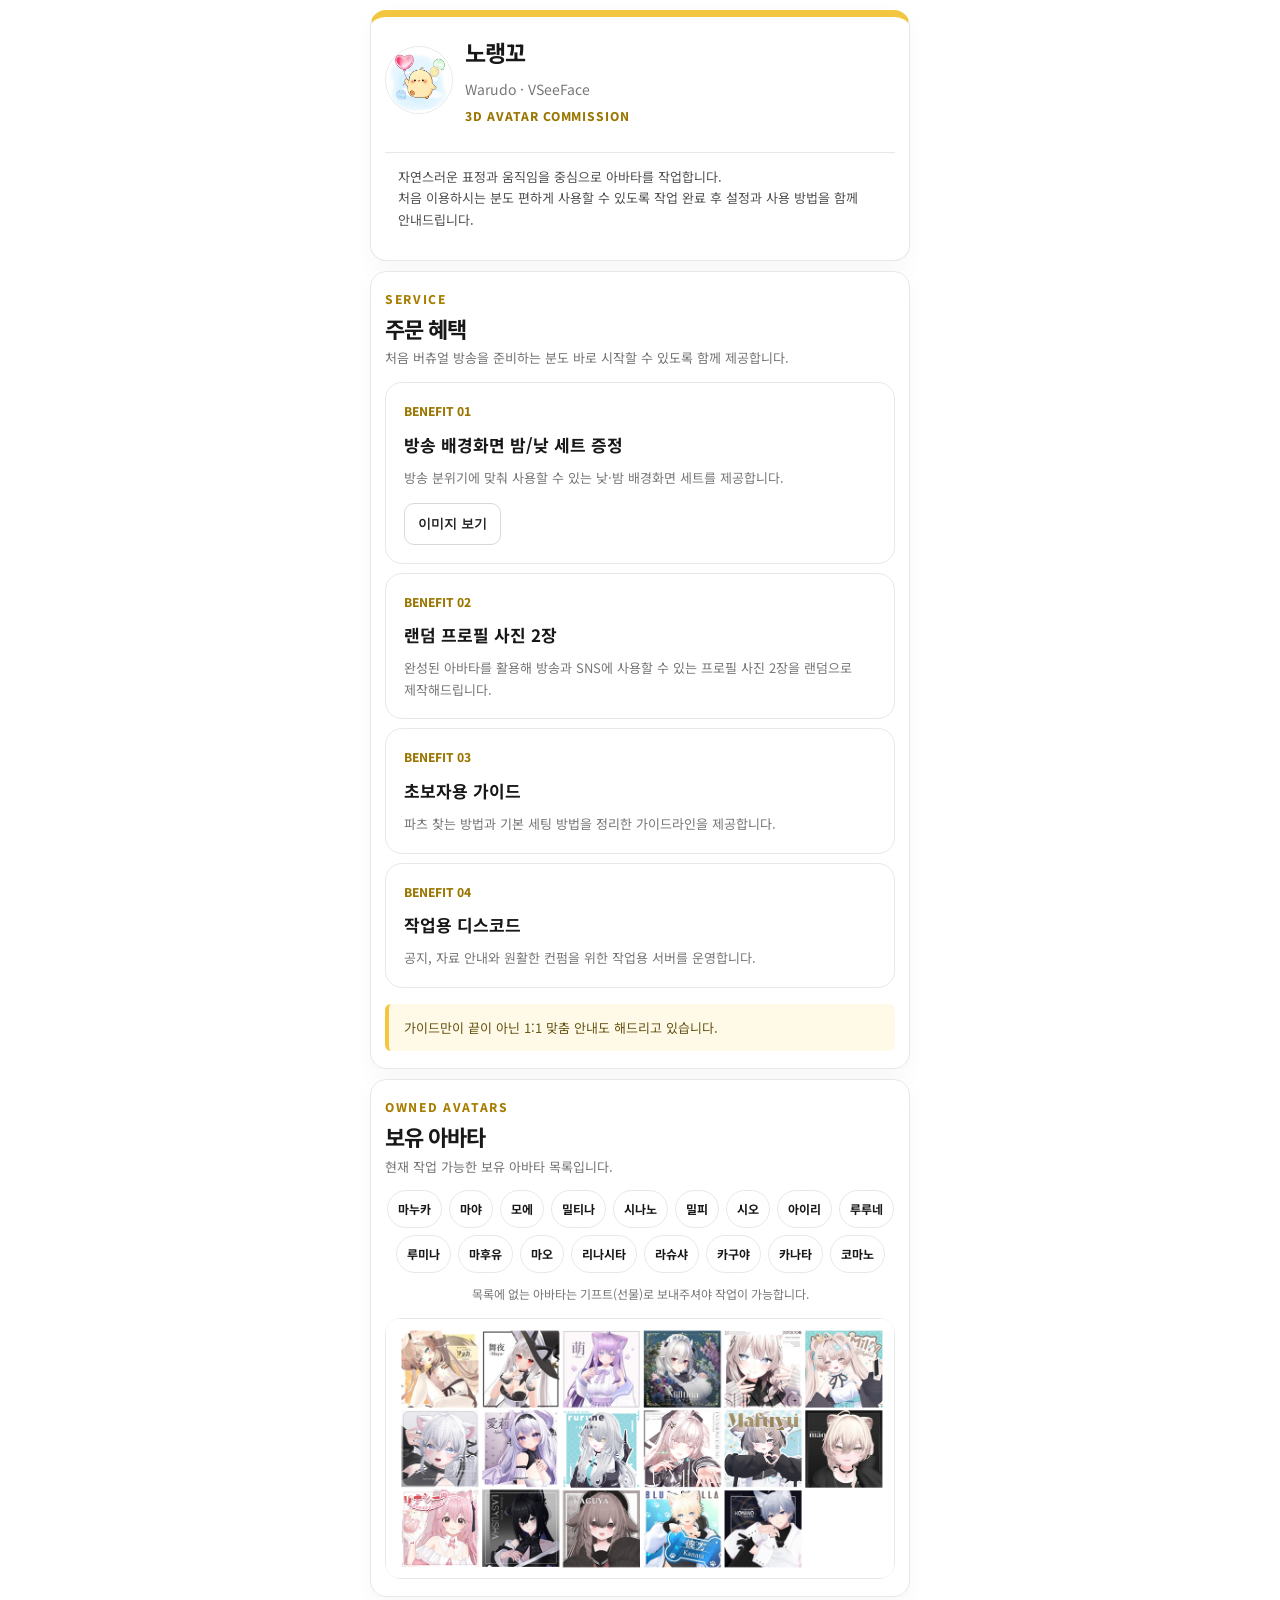
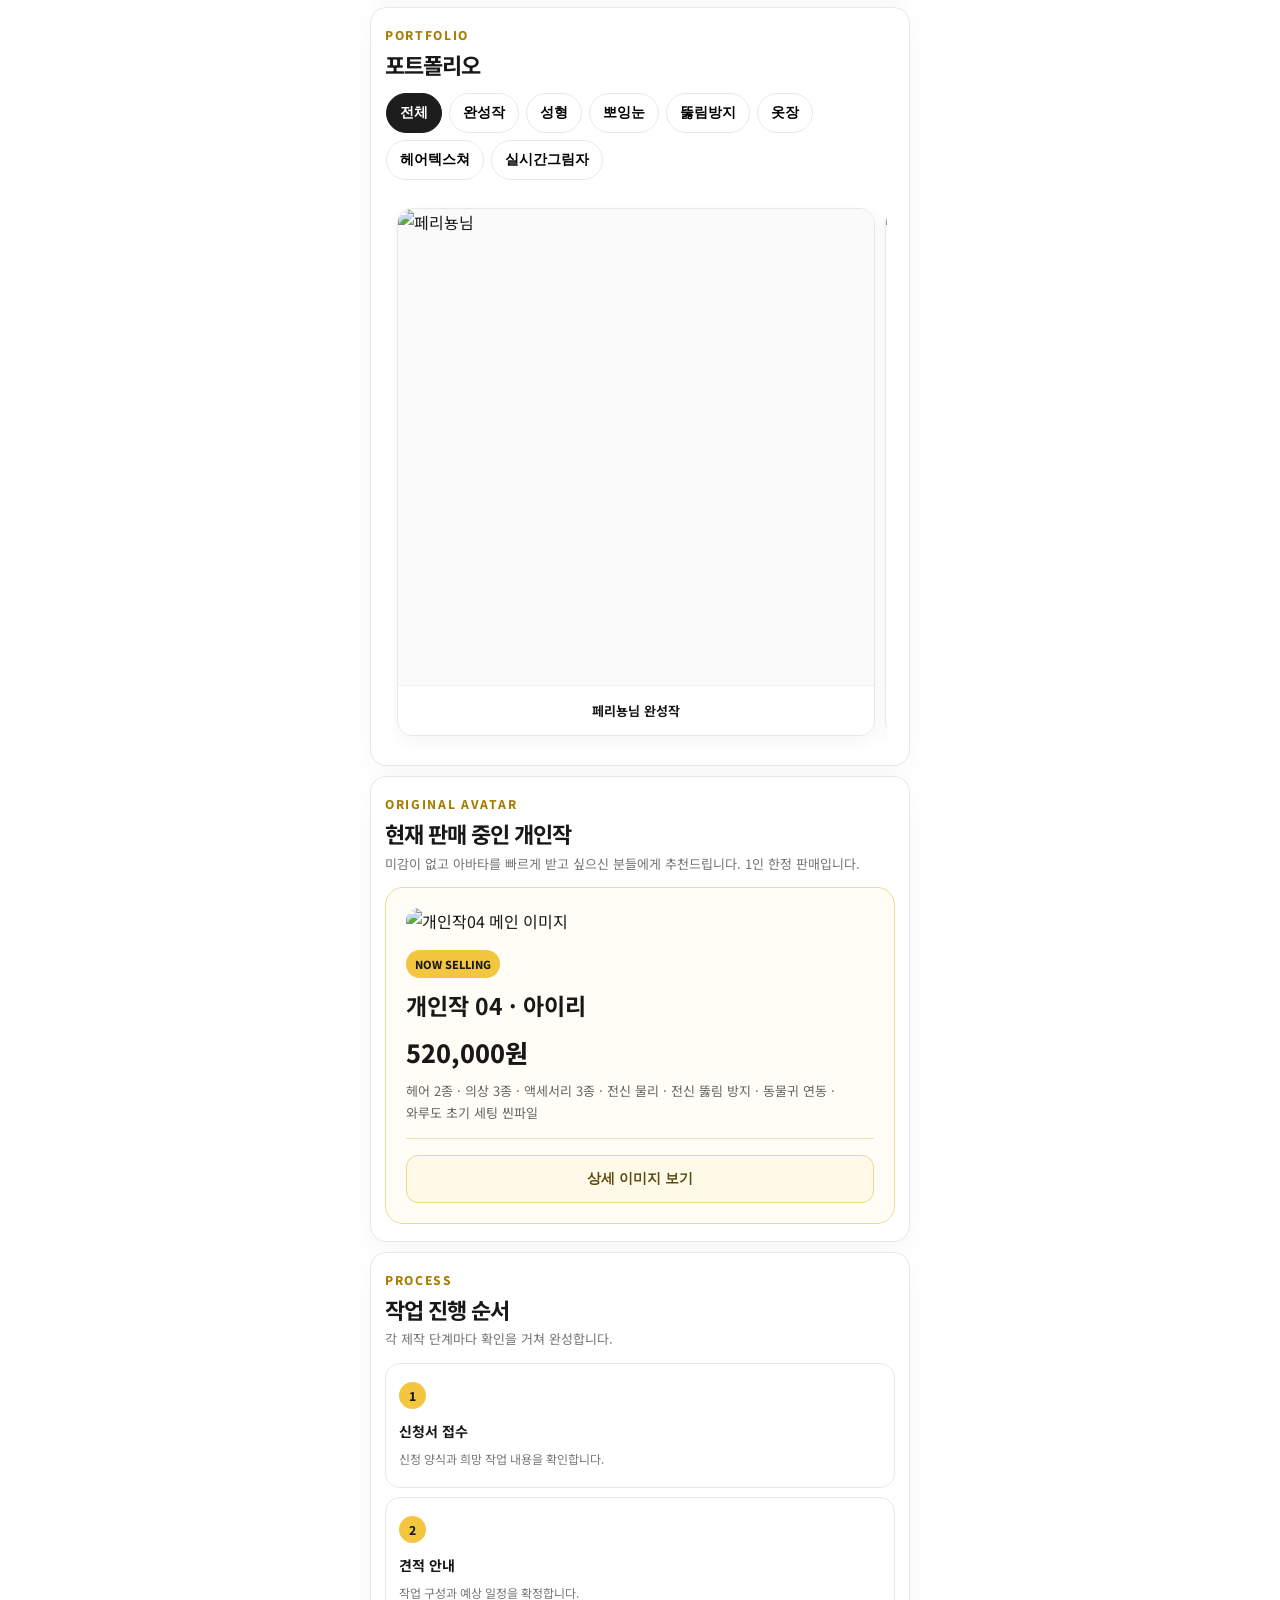
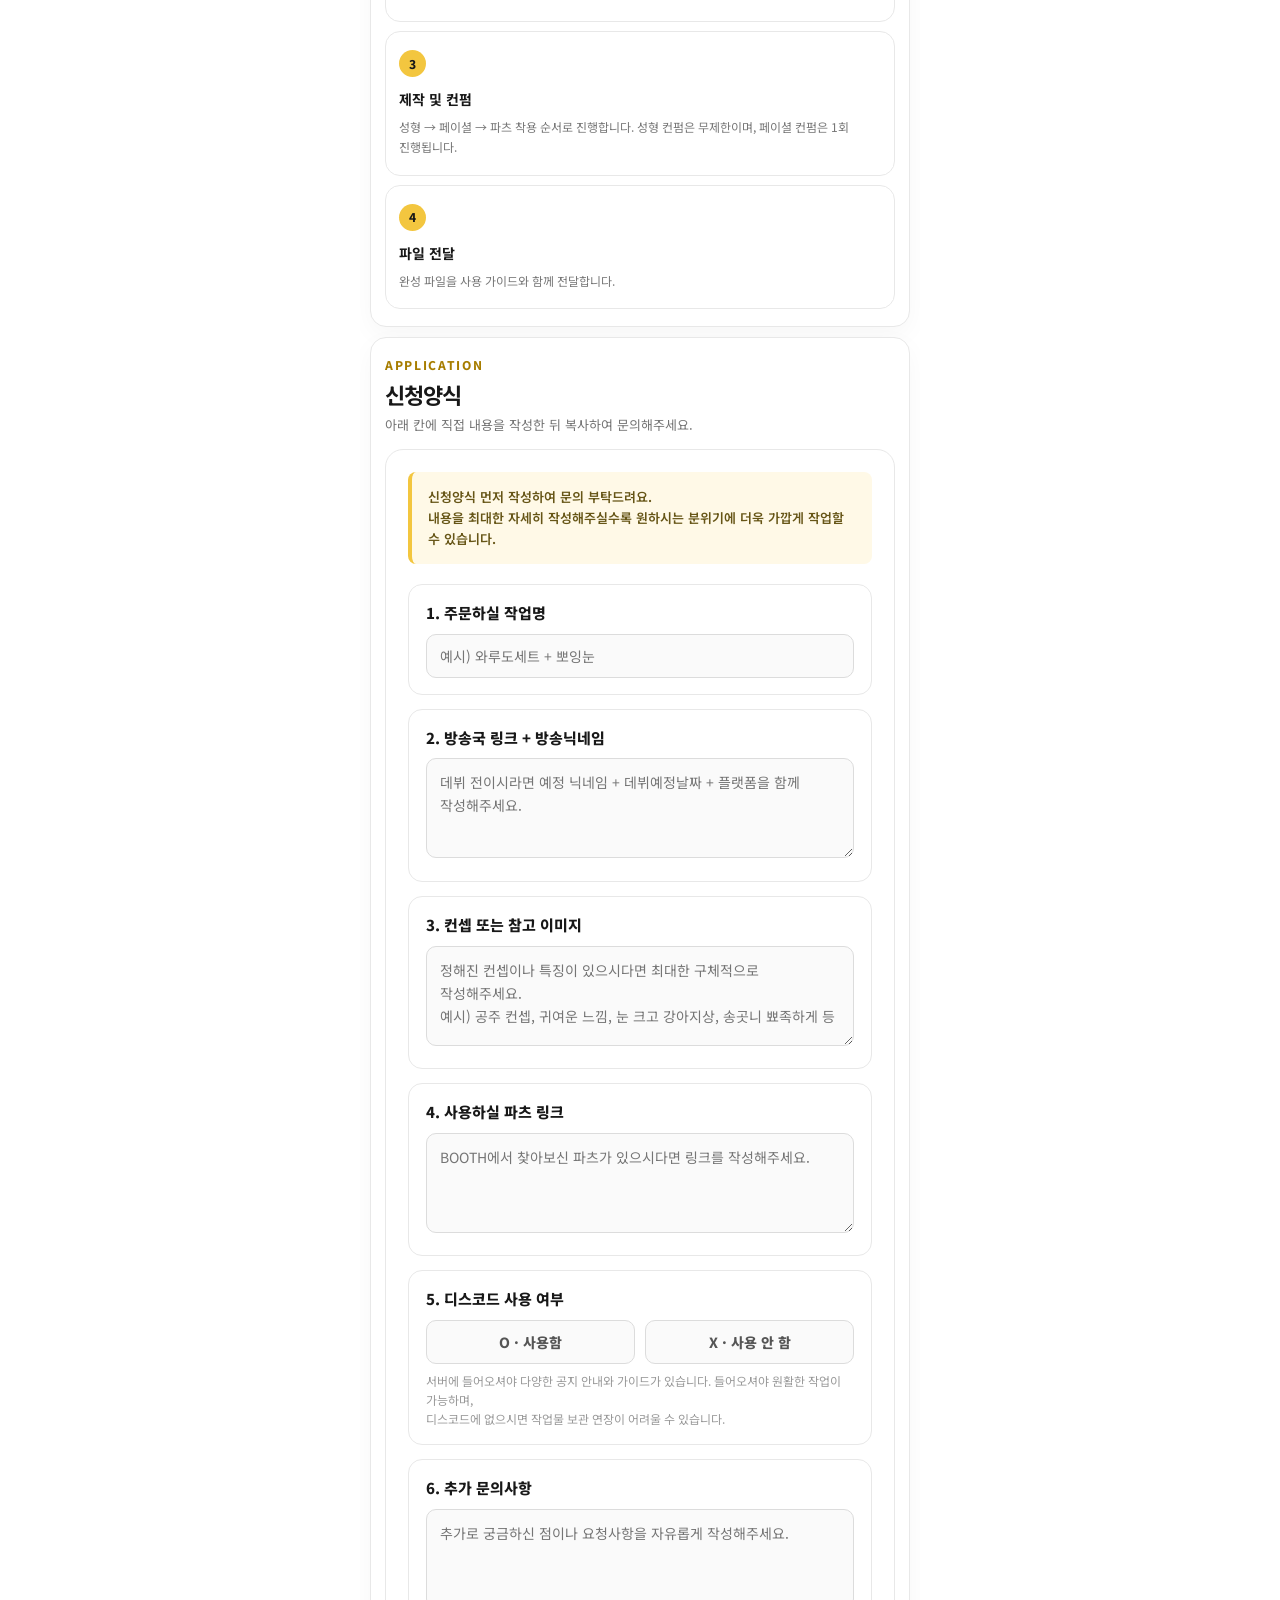
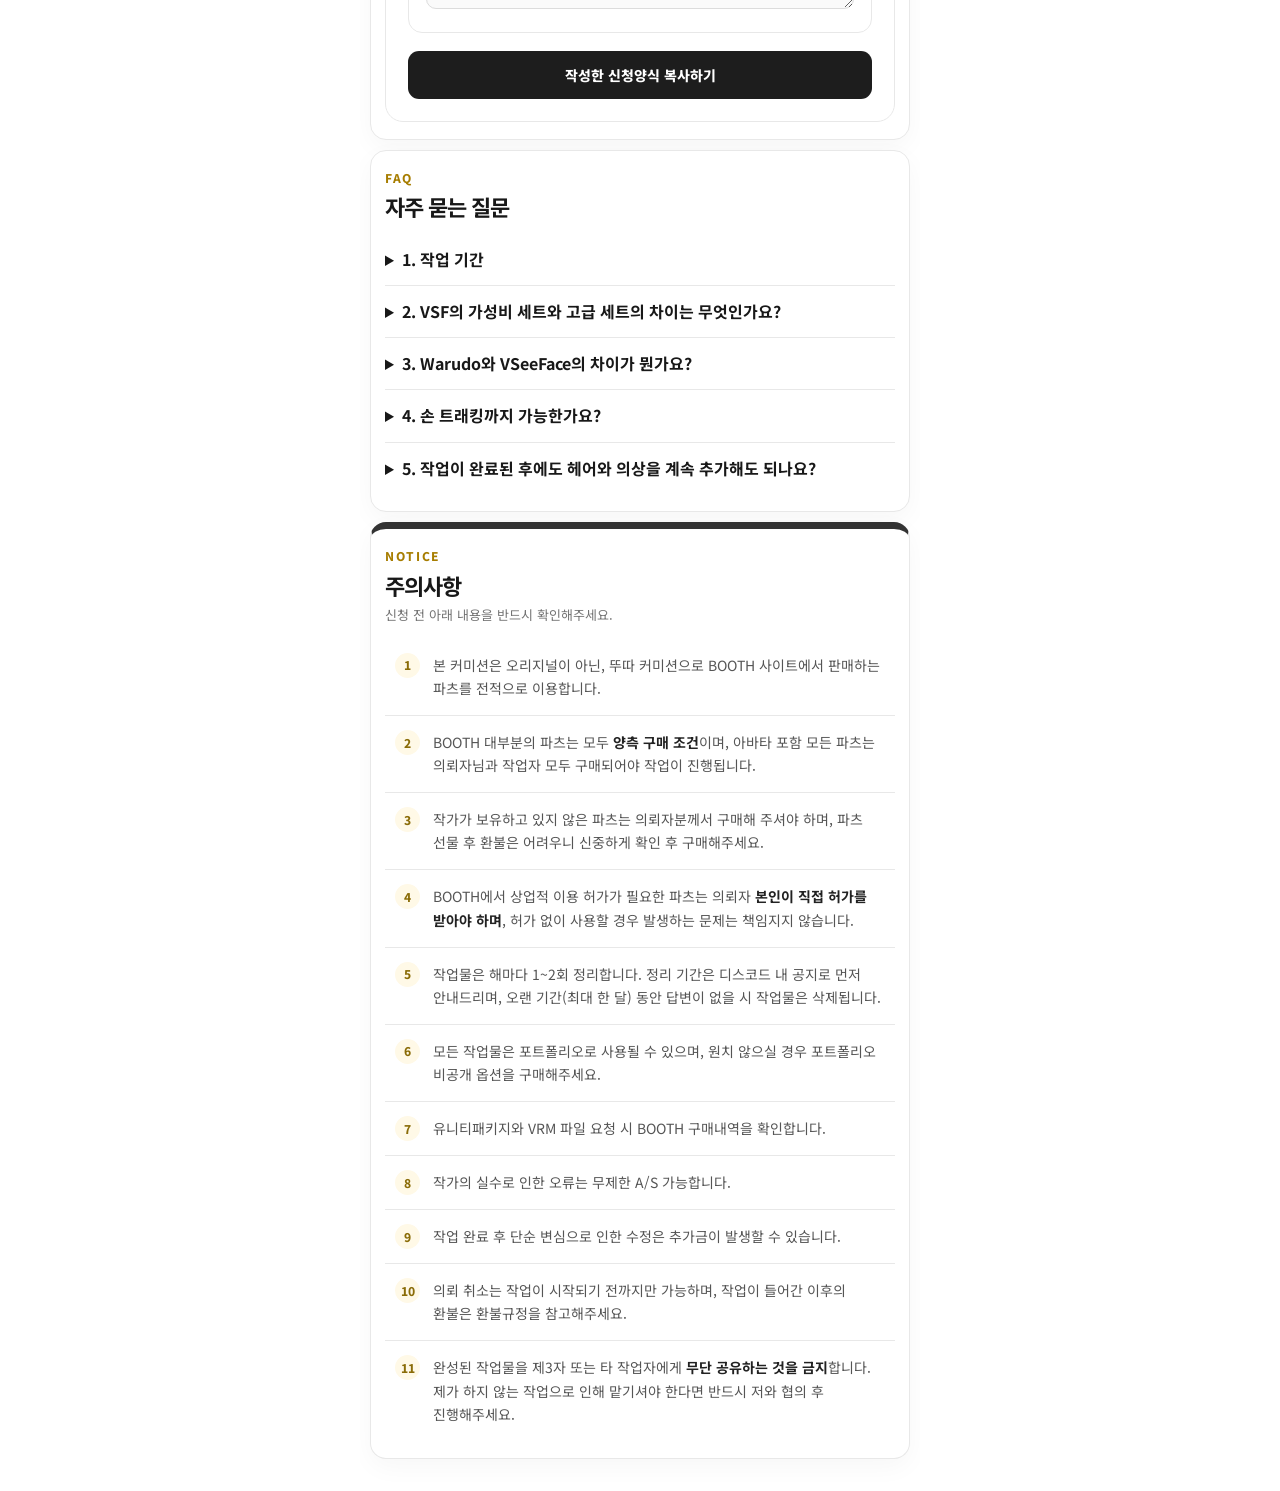
==== mobile.html @ cb4b1287 "Add files via upload" ====
<!doctype html>
<html lang="ko">
<head>
<meta charset="utf-8">
<meta name="viewport" content="width=device-width,initial-scale=1">
<title>노랭꼬 아트머그 모바일</title>

<link rel="stylesheet" href="style.css">

<style>
/* 모바일 전용 페이지 */
html,body{width:100%;max-width:100%;overflow-x:hidden!important;background:#fff}
body.mobile-page{margin:0;word-break:keep-all}
.mobile-page .page{width:100%;max-width:560px;margin:0 auto;padding:10px 10px 22px;box-sizing:border-box;overflow:hidden}
.mobile-page .card{margin:0 0 10px;padding:17px 14px;border-radius:16px;box-sizing:border-box;overflow:hidden}
.mobile-page .section-head{margin-bottom:13px}
.mobile-page .section-head h2{font-size:22px;line-height:1.25}
.mobile-page .section-head .desc{font-size:13px;line-height:1.6}
.mobile-page .profile-top{gap:12px}
.mobile-page .avatar{width:68px;height:68px;flex:0 0 68px}
.mobile-page .profile h1{font-size:23px}
.mobile-page .greeting{font-size:13px;line-height:1.65;padding:13px}

/* 혜택과 진행 순서는 세로로 읽기 쉽게 */
.mobile-page .benefits,.mobile-page .steps{display:grid!important;grid-template-columns:1fr!important;gap:9px!important;overflow:visible!important}
.mobile-page .benefit,.mobile-page .step{min-width:0!important;width:100%!important;box-sizing:border-box}
.mobile-page .preview-btn{min-height:42px}

/* 보유 아바타: 사진은 한 장만 중앙에 전체가 보이도록 */
.mobile-page .owned-avatar-wrap{display:block!important}
.mobile-page .owned-avatar-list{display:flex;flex-wrap:wrap;gap:7px;justify-content:center}
.mobile-page .owned-avatar-chip{max-width:100%;white-space:nowrap;font-size:12px;padding:7px 10px}
.mobile-page .owned-avatar-note{text-align:center;font-size:12px;line-height:1.55;margin-top:12px}
.mobile-page .owned-avatar-image-scroll{width:100%!important;max-width:100%!important;margin:14px auto 0!important;padding:0!important;overflow:hidden!important;display:flex!important;justify-content:center!important}
.mobile-page .owned-avatar-image{display:block!important;width:auto!important;max-width:100%!important;height:auto!important;max-height:420px!important;margin:0 auto!important;object-fit:contain!important;object-position:center!important;border-radius:14px}

/* 포트폴리오: 한 장씩 중앙 슬라이드 */
.mobile-page .tabs{display:flex!important;gap:7px;overflow-x:auto!important;overflow-y:hidden;padding:2px 1px 8px;scrollbar-width:none;white-space:nowrap}
.mobile-page .tabs::-webkit-scrollbar{display:none}
.mobile-page .tab-btn{flex:0 0 auto;min-height:40px;padding:9px 13px}
.mobile-page .portfolio-shell{position:relative;width:100%;overflow:hidden;padding:0 8px;box-sizing:border-box}
.mobile-page .portfolio-grid{display:flex!important;width:100%!important;gap:10px!important;overflow-x:auto!important;overflow-y:hidden!important;padding:2px 4px 12px!important;scroll-snap-type:x mandatory;scroll-padding-inline:4px;overscroll-behavior-x:contain;scrollbar-width:none;box-sizing:border-box}
.mobile-page .portfolio-grid::-webkit-scrollbar{display:none}
.mobile-page .portfolio-divider{display:none!important}
.mobile-page .work{flex:0 0 calc(100% - 8px)!important;width:calc(100% - 8px)!important;min-width:0!important;max-width:none!important;min-height:0!important;margin:0!important;scroll-snap-align:center;box-sizing:border-box}
.mobile-page .work .thumb{width:100%;min-height:0!important;aspect-ratio:1/1;overflow:hidden;background:#fafafa}
.mobile-page .work .thumb img{width:100%!important;height:100%!important;object-fit:contain!important;object-position:center!important}
.mobile-page .shape-work .thumb{aspect-ratio:2/1!important;min-height:0!important}
.mobile-page .work-info{min-height:50px!important;padding:9px 10px!important;box-sizing:border-box}
.mobile-page .work-info b{display:block;width:100%;font-size:13px;line-height:1.4;text-align:center;white-space:normal;overflow-wrap:anywhere}
.mobile-page .slide-btn{display:none!important}

/* 개인작: 대표 이미지와 정보는 세로, 상세 이미지는 가로 슬라이드 */
.mobile-page .selling-summary{display:block!important}
.mobile-page .selling-main{display:block;width:100%!important;max-width:100%!important;height:auto!important;max-height:480px;object-fit:contain!important;margin:0 auto 14px!important}
.mobile-page .gallery-details{width:100%;overflow:hidden}
.mobile-page .gallery-details summary{min-height:46px;display:flex;align-items:center;justify-content:center;text-align:center}
.mobile-page .gallery-strip{display:flex!important;gap:10px!important;width:100%!important;overflow-x:auto!important;overflow-y:hidden!important;padding:10px 4px 14px!important;scroll-snap-type:x mandatory;overscroll-behavior-x:contain;scrollbar-width:none;box-sizing:border-box}
.mobile-page .gallery-strip::-webkit-scrollbar{display:none}
.mobile-page .gallery-strip figure{flex:0 0 calc(100% - 8px)!important;width:calc(100% - 8px)!important;min-width:0!important;margin:0!important;scroll-snap-align:center}
.mobile-page .gallery-strip img{display:block;width:100%!important;height:auto!important;max-height:480px!important;aspect-ratio:auto!important;object-fit:contain!important;object-position:center!important;background:#fff;border-radius:12px}

/* 가격, 신청양식, FAQ */
.mobile-page .price-grid,.mobile-page .application-grid{grid-template-columns:1fr!important}
.mobile-page input,.mobile-page textarea,.mobile-page button{max-width:100%;box-sizing:border-box}
.mobile-page .application-copy{width:100%;min-height:48px}
.mobile-page details summary{line-height:1.45}

/* 확대창: 화면 폭 안에서 중앙 정렬 */
.mobile-page .lightbox,.mobile-page .image-modal{left:0!important;right:auto!important;width:100%!important;max-width:100%!important;overflow:hidden!important;box-sizing:border-box}
.mobile-page .lightbox-stage{width:calc(100% - 20px)!important;max-width:520px!important;height:min(76vh,620px)!important;margin:0 auto!important;padding:48px 42px 112px!important;box-sizing:border-box;overflow:hidden!important}
.mobile-page .lightbox-media{width:100%!important;height:100%!important;overflow:hidden!important}
.mobile-page .lightbox-image{display:block!important;max-width:100%!important;max-height:100%!important;width:auto!important;height:auto!important;margin:auto!important;object-fit:contain!important;transform:none!important}
.mobile-page .lightbox.gif-mode .lightbox-image{transform:scale(1.12)!important}
.mobile-page .lightbox-caption{left:44px!important;right:44px!important;width:auto!important;text-align:center!important;white-space:normal!important;overflow-wrap:anywhere!important;line-height:1.4!important}
.mobile-page .lightbox-thumbs{left:42px!important;right:42px!important;max-width:calc(100% - 84px)!important;overflow-x:auto!important;overflow-y:hidden!important;overscroll-behavior-x:contain}
.mobile-page .lightbox-nav{width:38px!important;height:38px!important}
.mobile-page .lightbox-prev{left:4px!important}
.mobile-page .lightbox-next{right:4px!important}
.mobile-page .image-modal-content{width:calc(100% - 20px)!important;max-width:520px!important;max-height:82vh!important;margin:0 auto!important;box-sizing:border-box}
.mobile-page .image-modal-content img{max-width:100%!important;max-height:76vh!important;object-fit:contain!important}

@media (max-width:380px){
  .mobile-page .page{padding-left:7px;padding-right:7px}
  .mobile-page .card{padding-left:11px;padding-right:11px}
  .mobile-page .lightbox-stage{padding-left:36px!important;padding-right:36px!important}
  .mobile-page .lightbox-caption{left:38px!important;right:38px!important;font-size:12px!important}
}

/* 개인작 상세 이미지는 펼치지 않고 확대창으로 열어 페이지 높이를 고정 */
.mobile-page .mobile-gallery-details{width:100%;margin-top:12px}
.mobile-page .mobile-gallery-open{display:block;width:100%;min-height:48px;border:1px solid #ead98f;border-radius:12px;background:#fff9e7;color:#5b4b13;font-weight:800;font-size:14px;cursor:pointer}
.mobile-page .mobile-gallery-source{position:absolute!important;width:1px!important;height:1px!important;overflow:hidden!important;opacity:0!important;pointer-events:none!important;padding:0!important;margin:0!important}

</style>

</head>
<body class="mobile-page">
<div class="page">
  <!-- 상단 소개 -->
<section class="card profile">
    <div class="profile-top">
      <div class="avatar">
        <img src="assets/images/image-01-7748bfe51467.jpg" alt="노랭꼬 프로필 이미지">
      </div>
      <div>
        <h1>노랭꼬</h1>
        <div style="color:#777;font-size:14px">Warudo · VSeeFace</div>
        <div style="color:#9a7600;font-size:12px;font-weight:800;letter-spacing:.08em;margin-top:5px">3D AVATAR COMMISSION</div>
      </div>
    </div>

    <div class="greeting">
      자연스러운 표정과 움직임을 중심으로 아바타를 작업합니다.<br>
      처음 이용하시는 분도 편하게 사용할 수 있도록 작업 완료 후 설정과 사용 방법을 함께 안내드립니다.
    </div>
  </section>

  <section class="card">
    <div class="section-head">
      <div class="kicker">SERVICE</div>
      <h2>주문 혜택</h2>
      <div class="desc">처음 버츄얼 방송을 준비하는 분도 바로 시작할 수 있도록 함께 제공합니다.</div>
    </div>
    <!-- 주문 혜택 -->
<div class="benefits">
      <div class="benefit">
        <div class="benefit-num">BENEFIT 01</div>
        <b>방송 배경화면 밤/낮 세트 증정</b>
        <p>방송 분위기에 맞춰 사용할 수 있는 낮·밤 배경화면 세트를 제공합니다.</p>
        <button class="preview-btn" type="button" onclick="openBenefitPreview()">이미지 보기</button>
      </div>
      <div class="benefit">
        <div class="benefit-num">BENEFIT 02</div>
        <b>랜덤 프로필 사진 2장</b>
        <p>완성된 아바타를 활용해 방송과 SNS에 사용할 수 있는 프로필 사진 2장을 랜덤으로 제작해드립니다.</p>
      </div>
      <div class="benefit">
        <div class="benefit-num">BENEFIT 03</div>
        <b>초보자용 가이드</b>
        <p>파츠 찾는 방법과 기본 세팅 방법을 정리한 가이드라인을 제공합니다.</p>
      </div>
      <div class="benefit">
        <div class="benefit-num">BENEFIT 04</div>
        <b>작업용 디스코드</b>
        <p>공지, 자료 안내와 원활한 컨펌을 위한 작업용 서버를 운영합니다.</p>
      </div>
    </div>
    <div class="service-note">가이드만이 끝이 아닌 1:1 맞춤 안내도 해드리고 있습니다.</div>
  </section>

  <section class="card">
    <div class="section-head">
      <div class="kicker">OWNED AVATARS</div>
      <h2>보유 아바타</h2>
      <div class="desc">현재 작업 가능한 보유 아바타 목록입니다.</div>
    </div>

    <div class="owned-avatar-wrap">
      <div>
        <div class="owned-avatar-list">
          <span class="owned-avatar-chip">마누카</span>
          <span class="owned-avatar-chip">마야</span>
          <span class="owned-avatar-chip">모에</span>
          <span class="owned-avatar-chip">밀티나</span>
          <span class="owned-avatar-chip">시나노</span>
          <span class="owned-avatar-chip">밀피</span>
          <span class="owned-avatar-chip">시오</span>
          <span class="owned-avatar-chip">아이리</span>
          <span class="owned-avatar-chip">루루네</span>
          <span class="owned-avatar-chip">루미나</span>
          <span class="owned-avatar-chip">마후유</span>
          <span class="owned-avatar-chip">마오</span>
          <span class="owned-avatar-chip">리나시타</span>
          <span class="owned-avatar-chip">라슈샤</span>
          <span class="owned-avatar-chip">카구야</span>
          <span class="owned-avatar-chip">카나타</span>
          <span class="owned-avatar-chip">코마노</span>
        </div>
        <div class="owned-avatar-note">목록에 없는 아바타는 기프트(선물)로 보내주셔야 작업이 가능합니다.</div>
      </div>

      <div class="owned-avatar-image-scroll" aria-label="보유 아바타 이미지 목록, 좌우로 밀어서 확인">
        <img
          class="owned-avatar-image"
          src="assets/images/image-02-a777c6ae04c2.png"
          alt="보유 아바타 안내 이미지"
          loading="lazy" decoding="async">
      </div>
    </div>
  </section>

  <section class="card">
    <div class="section-head">
      <div class="kicker">PORTFOLIO</div>
      <h2>포트폴리오</h2>
    </div>

    <div class="tabs" role="tablist">
      <button class="tab-btn active" data-filter="all" type="button">전체</button>
      <button class="tab-btn" data-filter="complete" type="button">완성작</button>
      <button class="tab-btn" data-filter="shape" type="button">성형</button>
      <button class="tab-btn" data-filter="boing" type="button">뽀잉눈</button>
      <button class="tab-btn" data-filter="clip" type="button">뚫림방지</button>
      <button class="tab-btn" data-filter="wardrobe" type="button">옷장</button>
      <button class="tab-btn" data-filter="hair" type="button">헤어텍스쳐</button>
      <button class="tab-btn" data-filter="shadow" type="button">실시간그림자</button>
    </div>

    <!-- 포트폴리오 -->
<div class="portfolio-shell">
      <button class="slide-btn slide-prev" type="button" onclick="slidePortfolio(-1)" aria-label="이전">‹</button>
      <div class="portfolio-grid" id="portfolioSlider">
        <div class="portfolio-divider" data-divider="complete">
          <span>완성작 포트폴리오</span>
          <small>완성된 아바타 작업을 확인해 보세요.</small>
        </div>
        <article class="work" data-category="complete">
          <div class="thumb zoom-wrap"><img src="https://artmugfile6.mycafe24.com/image/up_img/detail/4/goods_49397/17830833420.gif" alt="페리뇽님" class="zoomable-image" data-lightbox-group="portfolio" loading="lazy" decoding="async"></div>
          <div class="work-info"><b>페리뇽님 완성작</b></div>
        </article>
        <article class="work" data-category="complete">
          <div class="thumb zoom-wrap"><img src="https://artmugfile6.mycafe24.com/image/up_img/detail/4/goods_49397/17835364490.gif" alt="아푸지망고님" class="zoomable-image" data-lightbox-group="portfolio" loading="lazy" decoding="async"></div>
          <div class="work-info"><b>아푸지망고님 완성작</b></div>
        </article>
        <article class="work" data-category="complete">
          <div class="thumb zoom-wrap"><img src="https://artmugfile6.mycafe24.com/image/up_img/detail/4/goods_49397/17822242620.gif" alt="백나모님" class="zoomable-image" data-lightbox-group="portfolio" loading="lazy" decoding="async"></div>
          <div class="work-info"><b>백나모님 완성작</b></div>
        </article>
        <article class="work" data-category="complete">
          <div class="thumb zoom-wrap"><img src="https://artmugfile6.mycafe24.com/image/up_img/detail/4/goods_49397/17782616240.gif" alt="미티어님" class="zoomable-image" data-lightbox-group="portfolio" loading="lazy" decoding="async"></div>
          <div class="work-info"><b>미티어님 완성작</b></div>
        </article>
        <article class="work" data-category="complete">
          <div class="thumb zoom-wrap"><img src="https://artmugfile6.mycafe24.com/image/up_img/detail/4/goods_49397/17782614230.gif" alt="채령님" class="zoomable-image" data-lightbox-group="portfolio" loading="lazy" decoding="async"></div>
          <div class="work-info"><b>채령님 완성작</b></div>
        </article>
        <article class="work" data-category="complete">
          <div class="thumb zoom-wrap"><img src="https://artmugfile6.mycafe24.com/image/up_img/detail/4/goods_49397/17782612961.gif" alt="오잉님" class="zoomable-image" data-lightbox-group="portfolio" loading="lazy" decoding="async"></div>
          <div class="work-info"><b>오잉님 완성작</b></div>
        </article>
        <article class="work" data-category="complete">
          <div class="thumb zoom-wrap"><img src="https://artmugfile6.mycafe24.com/image/up_img/detail/4/goods_49397/17782612960.gif" alt="김뭉글님" class="zoomable-image" data-lightbox-group="portfolio" loading="lazy" decoding="async"></div>
          <div class="work-info"><b>김뭉글님 완성작</b></div>
        </article>
        <article class="work" data-category="complete">
          <div class="thumb zoom-wrap"><img src="https://artmugfile6.mycafe24.com/image/up_img/detail/4/goods_49397/17782573630.gif" alt="시로츠네한야님" class="zoomable-image" data-lightbox-group="portfolio" loading="lazy" decoding="async"></div>
          <div class="work-info"><b>시로츠네한야님 완성작</b></div>
        </article>
        <article class="work" data-category="complete">
          <div class="thumb zoom-wrap"><img src="https://artmugfile6.mycafe24.com/image/up_img/detail/4/goods_49397/17782573680.gif" alt="설레지히님" class="zoomable-image" data-lightbox-group="portfolio" loading="lazy" decoding="async"></div>
          <div class="work-info"><b>설레지히님 완성작</b></div>
        </article>
        <article class="work" data-category="complete">
          <div class="thumb zoom-wrap"><img src="https://artmugfile6.mycafe24.com/image/up_img/detail/4/goods_49397/17782573270.gif" alt="비코님" class="zoomable-image" data-lightbox-group="portfolio" loading="lazy" decoding="async"></div>
          <div class="work-info"><b>비코님 완성작</b></div>
        </article>
        <article class="work" data-category="complete">
          <div class="thumb zoom-wrap"><img src="https://artmugfile6.mycafe24.com/image/up_img/detail/4/goods_49397/17782570790.gif" alt="유비님" class="zoomable-image" data-lightbox-group="portfolio" loading="lazy" decoding="async"></div>
          <div class="work-info"><b>유비님 완성작</b></div>
        </article>
        <article class="work" data-category="complete">
          <div class="thumb zoom-wrap"><img src="https://artmugfile6.mycafe24.com/image/up_img/detail/4/goods_49397/17782570580.gif" alt="유메님" class="zoomable-image" data-lightbox-group="portfolio" loading="lazy" decoding="async"></div>
          <div class="work-info"><b>유메님 완성작</b></div>
        </article>
        <article class="work" data-category="complete">
          <div class="thumb zoom-wrap"><img src="https://artmugfile6.mycafe24.com/image/up_img/detail/4/goods_49397/17782570420.gif" alt="말금님" class="zoomable-image" data-lightbox-group="portfolio" loading="lazy" decoding="async"></div>
          <div class="work-info"><b>말금님 완성작</b></div>
        </article>
        <article class="work" data-category="complete">
          <div class="thumb zoom-wrap"><img src="https://artmugfile6.mycafe24.com/image/up_img/detail/4/goods_49397/17782612371.gif" alt="모쿠나님" class="zoomable-image" data-lightbox-group="portfolio" loading="lazy" decoding="async"></div>
          <div class="work-info"><b>모쿠나님 완성작</b></div>
        </article>
        <article class="work" data-category="complete">
          <div class="thumb zoom-wrap"><img src="https://artmugfile6.mycafe24.com/image/up_img/detail/4/goods_49397/17782612370.gif" alt="묘몽님" class="zoomable-image" data-lightbox-group="portfolio" loading="lazy" decoding="async"></div>
          <div class="work-info"><b>묘몽님 완성작</b></div>
        </article>
        <article class="work" data-category="complete">
          <div class="thumb zoom-wrap"><img src="https://artmugfile6.mycafe24.com/image/up_img/detail/4/goods_49397/17782613700.gif" alt="미떼님" class="zoomable-image" data-lightbox-group="portfolio" loading="lazy" decoding="async"></div>
          <div class="work-info"><b>미떼님 완성작</b></div>
        </article>
        <article class="work" data-category="complete">
          <div class="thumb zoom-wrap"><img src="https://artmugfile6.mycafe24.com/image/up_img/detail/4/goods_49397/17782613701.gif" alt="차차삐님" class="zoomable-image" data-lightbox-group="portfolio" loading="lazy" decoding="async"></div>
          <div class="work-info"><b>차차삐님 완성작</b></div>
        </article>
        <article class="work" data-category="complete">
          <div class="thumb zoom-wrap"><img src="https://artmugfile6.mycafe24.com/image/up_img/detail/4/goods_49397/17782570310.gif" alt="끼토님" class="zoomable-image" data-lightbox-group="portfolio" loading="lazy" decoding="async"></div>
          <div class="work-info"><b>끼토님 완성작</b></div>
        </article>
        <article class="work" data-category="complete">
          <div class="thumb zoom-wrap"><img src="https://artmugfile6.mycafe24.com/image/up_img/detail/4/goods_49397/17782570190.gif" alt="보리미님" class="zoomable-image" data-lightbox-group="portfolio" loading="lazy" decoding="async"></div>
          <div class="work-info"><b>보리미님 완성작</b></div>
        </article>
        <article class="work" data-category="complete">
          <div class="thumb zoom-wrap"><img src="https://artmugfile6.mycafe24.com/image/up_img/detail/4/goods_49397/17782568690.gif" alt="김기그님" class="zoomable-image" data-lightbox-group="portfolio" loading="lazy" decoding="async"></div>
          <div class="work-info"><b>김기그님 완성작</b></div>
        </article>
        <article class="work" data-category="complete">
          <div class="thumb zoom-wrap"><img src="https://artmugfile6.mycafe24.com/image/up_img/detail/4/goods_49397/17782569990.gif" alt="아가aga님" class="zoomable-image" data-lightbox-group="portfolio" loading="lazy" decoding="async"></div>
          <div class="work-info"><b>아가aga님 완성작</b></div>
        </article>
        <article class="work" data-category="complete">
          <div class="thumb zoom-wrap"><img src="https://artmugfile6.mycafe24.com/image/up_img/detail/4/goods_49397/17782578170.gif" alt="벨라님" class="zoomable-image" data-lightbox-group="portfolio" loading="lazy" decoding="async"></div>
          <div class="work-info"><b>벨라님 완성작</b></div>
        </article>
        <article class="work" data-category="complete">
          <div class="thumb zoom-wrap"><img src="https://artmugfile6.mycafe24.com/image/up_img/detail/4/goods_49397/17782566230.gif" alt="차나임당님" class="zoomable-image" data-lightbox-group="portfolio" loading="lazy" decoding="async"></div>
          <div class="work-info"><b>차나임당님 완성작</b></div>
        </article>
        <div class="portfolio-divider" data-divider="shape">
          <span>성형 포트폴리오</span>
          <small>성형 전후의 변화를 비교해 보세요.</small>
        </div>
        <article class="work shape-work" data-category="shape">
          <div class="thumb zoom-wrap"><img src="assets/images/image-03-9e1aff514eab.png" alt="백나모님 성형 포트폴리오" class="zoomable-image" data-lightbox-group="portfolio" loading="lazy" decoding="async"></div>
          <div class="work-info"><b>백나모님 성형</b></div>
        </article>
        <article class="work shape-work" data-category="shape">
          <div class="thumb zoom-wrap"><img src="assets/images/image-04-3f0f37232987.png" alt="이유채님 성형 포트폴리오" class="zoomable-image" data-lightbox-group="portfolio" loading="lazy" decoding="async"></div>
          <div class="work-info"><b>이유채님 성형</b></div>
        </article>
        <article class="work shape-work" data-category="shape">
          <div class="thumb zoom-wrap"><img src="assets/images/image-05-24a6be618e20.png" alt="김숭이님 성형 포트폴리오" class="zoomable-image" data-lightbox-group="portfolio" loading="lazy" decoding="async"></div>
          <div class="work-info"><b>김숭이님 성형</b></div>
        </article>
        <article class="work shape-work" data-category="shape">
          <div class="thumb zoom-wrap"><img src="assets/images/image-06-bb58e6838aa4.png" alt="로지로지님 성형 포트폴리오" class="zoomable-image" data-lightbox-group="portfolio" loading="lazy" decoding="async"></div>
          <div class="work-info"><b>로지로지님 성형</b></div>
        </article>
        <article class="work shape-work" data-category="shape">
          <div class="thumb zoom-wrap"><img src="assets/images/image-07-2595155f9027.png" alt="설레지히님 성형 포트폴리오" class="zoomable-image" data-lightbox-group="portfolio" loading="lazy" decoding="async"></div>
          <div class="work-info"><b>설레지히님 성형</b></div>
        </article>
        <article class="work shape-work" data-category="shape">
          <div class="thumb zoom-wrap"><img src="assets/images/image-08-9dd0088bc217.png" alt="두부당님 성형 포트폴리오" class="zoomable-image" data-lightbox-group="portfolio" loading="lazy" decoding="async"></div>
          <div class="work-info"><b>두부당님 성형</b></div>
        </article>
        <article class="work shape-work" data-category="shape">
          <div class="thumb zoom-wrap"><img src="assets/images/image-09-de99304061c3.png" alt="유비님 성형 포트폴리오" class="zoomable-image" data-lightbox-group="portfolio" loading="lazy" decoding="async"></div>
          <div class="work-info"><b>유비님 성형</b></div>
        </article>
        <article class="work shape-work" data-category="shape">
          <div class="thumb zoom-wrap"><img src="assets/images/image-10-85d3c1f61d37.png" alt="짱새둥님 성형 포트폴리오" class="zoomable-image" data-lightbox-group="portfolio" loading="lazy" decoding="async"></div>
          <div class="work-info"><b>짱새둥님 성형</b></div>
        </article>
        <article class="work shape-work" data-category="shape">
          <div class="thumb zoom-wrap"><img src="assets/images/image-11-baddfeba5c5c.png" alt="흐룬님 성형 포트폴리오" class="zoomable-image" data-lightbox-group="portfolio" loading="lazy" decoding="async"></div>
          <div class="work-info"><b>흐룬님 성형</b></div>
        </article>
        <article class="work shape-work" data-category="shape">
          <div class="thumb zoom-wrap"><img src="assets/images/image-12-756c843a8b89.png" alt="귤너굴님 성형 포트폴리오" class="zoomable-image" data-lightbox-group="portfolio" loading="lazy" decoding="async"></div>
          <div class="work-info"><b>귤너굴님 성형</b></div>
        </article>
        <article class="work shape-work" data-category="shape">
          <div class="thumb zoom-wrap"><img src="assets/images/image-13-dc0242882d63.png" alt="냥시기님 성형 포트폴리오" class="zoomable-image" data-lightbox-group="portfolio" loading="lazy" decoding="async"></div>
          <div class="work-info"><b>냥시기님 성형</b></div>
        </article>
        <div class="portfolio-divider" data-divider="boing">
          <span>뽀잉눈 포트폴리오</span>
          <small>눈의 움직임과 표현을 확인해 보세요.</small>
        </div>
        <article class="work" data-category="boing">
          <div class="thumb zoom-wrap"><img src="https://artmugfile6.mycafe24.com/image/up_img/detail/4/goods_49397/17609461070.gif" alt="뽀잉눈 예시" class="zoomable-image" data-lightbox-group="portfolio" loading="lazy" decoding="async"></div>
          <div class="work-info"><b>뽀잉눈 예시</b></div>
        </article>
        <div class="portfolio-divider" data-divider="clip">
          <span>뚫림방지 포트폴리오</span>
          <small>전신 뚫림 방지 적용 모습을 확인해 보세요.</small>
        </div>
        <article class="work" data-category="clip">
          <div class="thumb zoom-wrap"><img src="https://artmugfile6.mycafe24.com/image/up_img/detail/4/goods_49397/17609461230.gif" alt="헤어 뚫림 방지" class="zoomable-image" data-lightbox-group="portfolio" loading="lazy" decoding="async"></div>
          <div class="work-info"><b>헤어 뚫림 방지</b></div>
        </article>
        <div class="portfolio-divider" data-divider="wardrobe">
          <span>옷장 포트폴리오</span>
          <small>의상 전환과 옷장 구성을 확인해 보세요.</small>
        </div>
        <article class="work" data-category="wardrobe">
          <div class="thumb zoom-wrap"><img src="https://artmugfile6.mycafe24.com/image/up_img/detail/4/goods_49397/17609462340.gif" alt="옷장 예시" class="zoomable-image" data-lightbox-group="portfolio" loading="lazy" decoding="async"></div>
          <div class="work-info"><b>옷장 예시</b></div>
        </article>
        <div class="portfolio-divider" data-divider="hair">
          <span>헤어텍스처 포트폴리오</span>
          <small>헤어 텍스처 작업을 확인해 보세요.</small>
        </div>
        <article class="work" data-category="hair">
          <div class="thumb zoom-wrap"><img src="https://artmugfile6.mycafe24.com/image/up_img/detail/4/goods_49397/17609462470_Re.jpg" alt="헤어 텍스쳐" class="zoomable-image" data-lightbox-group="portfolio" loading="lazy" decoding="async"></div>
          <div class="work-info"><b>헤어 텍스쳐</b></div>
        </article>
        <div class="portfolio-divider" data-divider="shadow">
          <span>실시간 그림자 포트폴리오</span>
          <small>실시간 그림자 적용 모습을 확인해 보세요.</small>
        </div>
        <article class="work" data-category="shadow">
          <div class="thumb zoom-wrap"><img src="https://artmugfile6.mycafe24.com/image/up_img/detail/4/goods_49397/17609461430.gif" alt="실시간 그림자" class="zoomable-image" data-lightbox-group="portfolio" loading="lazy" decoding="async"></div>
          <div class="work-info"><b>실시간 그림자</b></div>
        </article>
      </div>
      <button class="slide-btn slide-next" type="button" onclick="slidePortfolio(1)" aria-label="다음">›</button>
    </div>
  </section>

  <section class="card">
    <div class="section-head">
      <div class="kicker">ORIGINAL AVATAR</div>
      <h2>현재 판매 중인 개인작</h2>
      <div class="desc">미감이 없고 아바타를 빠르게 받고 싶으신 분들에게 추천드립니다. 1인 한정 판매입니다.</div>
    </div>
    <!-- 현재 판매 중인 개인작 -->
<div class="selling">
      <div class="selling-summary">
        <img class="selling-main zoomable-image" src="https://artmugfile4.cafe24.com/image/up_img/detail/5/goods_59282/17850729460_Re.jpg" alt="개인작04 메인 이미지" data-lightbox-group="personal" loading="lazy" decoding="async">
        <div>
          <span class="status">NOW SELLING</span>
          <h3>개인작 04 · 아이리</h3>
          <div class="price">520,000원</div>
          <p>헤어 2종 · 의상 3종 · 액세서리 3종 · 전신 물리 · 전신 뚫림 방지 · 동물귀 연동 · 와루도 초기 세팅 씬파일</p>
        </div>
      </div>

      <div class="gallery-details mobile-gallery-details">
        <button type="button" class="mobile-gallery-open">상세 이미지 보기</button>
        <!-- 개인작 상세 이미지는 페이지를 늘리지 않고 확대창에서 표시 -->
<div class="gallery-strip mobile-gallery-source" aria-hidden="true">
  <figure>
    <img src="https://artmugfile4.cafe24.com/image/up_img/detail/5/goods_59282/17850729260.gif" alt="개인작04 완성작" class="zoomable-image" data-lightbox-group="personal" loading="lazy" decoding="async">
  </figure>

  <figure>
    <img src="assets/images/image-14-2bc7f956c9a2.png" alt="개인작04 상세 이미지 1" class="zoomable-image" data-lightbox-group="personal" loading="lazy" decoding="async">
  </figure>
  <figure>
    <img src="assets/images/image-15-ce8f5f58dfa2.png" alt="개인작04 상세 이미지 2" class="zoomable-image" data-lightbox-group="personal" loading="lazy" decoding="async">
  </figure>
  <figure>
    <img src="assets/images/image-16-084ea4960ea3.png" alt="개인작04 상세 이미지 3" class="zoomable-image" data-lightbox-group="personal" loading="lazy" decoding="async">
  </figure>
</div>
      </div>
    </div>
  </section>

  <section class="card">
    <div class="section-head">
      <div class="kicker">PROCESS</div>
      <h2>작업 진행 순서</h2>
      <div class="desc">각 제작 단계마다 확인을 거쳐 완성합니다.</div>
    </div>
    <!-- 작업 진행 순서 -->
<div class="steps">
      <div class="step"><div class="step-num">1</div><b>신청서 접수</b><p>신청 양식과 희망 작업 내용을 확인합니다.</p></div>
      <div class="step"><div class="step-num">2</div><b>견적 안내</b><p>작업 구성과 예상 일정을 확정합니다.</p></div>
      <div class="step"><div class="step-num">3</div><b>제작 및 컨펌</b><p>성형 → 페이셜 → 파츠 착용 순서로 진행합니다. 성형 컨펌은 무제한이며, 페이셜 컨펌은 1회 진행됩니다.</p></div>
      <div class="step"><div class="step-num">4</div><b>파일 전달</b><p>완성 파일을 사용 가이드와 함께 전달합니다.</p></div>
    </div>
  </section>



  <section class="card application-card">
    <div class="section-head">
      <div class="kicker">APPLICATION</div>
      <h2>신청양식</h2>
      <div class="desc">아래 칸에 직접 내용을 작성한 뒤 복사하여 문의해주세요.</div>
    </div>

    <!-- 신청 양식 -->
<div class="application-box">
      <div class="application-content">
        <div class="application-alert">
          신청양식 먼저 작성하여 문의 부탁드려요.<br>
          내용을 최대한 자세히 작성해주실수록 원하시는 분위기에 더욱 가깝게 작업할 수 있습니다.
        </div>

        <div class="application-list" id="applicationFormText">
          <div class="application-item">
            <label for="application-work">1. 주문하실 작업명</label>
            <input id="application-work" type="text" placeholder="예시) 와루도세트 + 뽀잉눈">
          </div>

          <div class="application-item">
            <label for="application-channel">2. 방송국 링크 + 방송닉네임</label>
            <textarea id="application-channel" placeholder="데뷔 전이시라면 예정 닉네임 + 데뷔예정날짜 + 플랫폼을 함께 작성해주세요."></textarea>
          </div>

          <div class="application-item">
            <label for="application-concept">3. 컨셉 또는 참고 이미지</label>
            <textarea id="application-concept" placeholder="정해진 컨셉이나 특징이 있으시다면 최대한 구체적으로 작성해주세요.&#10;예시) 공주 컨셉, 귀여운 느낌, 눈 크고 강아지상, 송곳니 뾰족하게 등"></textarea>
          </div>

          <div class="application-item">
            <label for="application-parts">4. 사용하실 파츠 링크</label>
            <textarea id="application-parts" placeholder="BOOTH에서 찾아보신 파츠가 있으시다면 링크를 작성해주세요."></textarea>
          </div>

          <div class="application-item">
            <label>5. 디스코드 사용 여부</label>
            <div class="application-choice" id="application-discord-choice">
              <button type="button" data-value="O" onclick="selectDiscord(this)">O · 사용함</button>
              <button type="button" data-value="X" onclick="selectDiscord(this)">X · 사용 안 함</button>
            </div>
            <input id="application-discord" type="hidden" value="">
            <span class="application-example">
              서버에 들어오셔야 다양한 공지 안내와 가이드가 있습니다. 들어오셔야 원활한 작업이 가능하며,<br>
              디스코드에 없으시면 작업물 보관 연장이 어려울 수 있습니다.
            </span>
          </div>

          <div class="application-item">
            <label for="application-extra">6. 추가 문의사항</label>
            <textarea id="application-extra" placeholder="추가로 궁금하신 점이나 요청사항을 자유롭게 작성해주세요."></textarea>
          </div>
        </div>

        <button class="application-copy" type="button" onclick="copyApplicationForm(this)">작성한 신청양식 복사하기</button>
      </div>
    </div>
  </section>

  <section class="card faq">
    <div class="section-head">
      <div class="kicker">FAQ</div>
      <h2>자주 묻는 질문</h2>
    </div>

    <details>
      <summary>1. 작업 기간</summary>
      <p>
        데뷔세트 기준 평균 2~3일 소요됩니다.<br>
        의뢰자분의 컨펌 속도에 따라 기간이 크게 변동될 수 있습니다.
      </p>
    </details>

    <details>
      <summary>2. VSF의 가성비 세트와 고급 세트의 차이는 무엇인가요?</summary>
      <p>
        가성비 세트는 Unity만 사용하여 작업하며, 베이스 아바타에서 큰 폭의 성형은 어렵습니다.
        또한 페이셜은 아이·우·에·오 5가지 기본 발음만 인식하며, 웹캠만으로도 사용이 가능합니다.<br><br>
        고급 세트는 Unity와 Blender를 함께 사용하여 더욱 정밀한 성형이 가능하며,
        52가지 페이셜을 지원하여 다양한 표정 연출이 가능하며, Face ID를 지원하는 아이폰 또는 아이패드가 필수로 필요합니다.
      </p>
    </details>

    <details>
      <summary>3. Warudo와 VSeeFace의 차이가 뭔가요?</summary>
      <p>
        Warudo(와루도)와 VSeeFace(VSF)는 단순 프로그램 차이이며, 버츄얼 제작 방식은 두 프로그램 모두 똑같아요.<br>
        와루도 프로그램에는 다양한 기능이 있어 버츄얼로 더 많은 기능을 보여주고 싶다면 와루도,<br>
        단순 소통을 위한 상반신 위주 방송을 하고 싶다면 VSF를 추천드립니다.<br>
        컴퓨터 사양이 좋지 않다면 VSF를 선택해주세요. 나중에 와루도로 이사도 가능합니다.
      </p>
    </details>

    <details>
      <summary>4. 손 트래킹까지 가능한가요?</summary>
      <p>네! 모든 프로그램 손 트래킹이 가능하도록 안내해드립니다.</p>
    </details>

    <details>
      <summary>5. 작업이 완료된 후에도 헤어와 의상을 계속 추가해도 되나요?</summary>
      <p>네! 물론 가능합니다. 추가 작업도 언제든 환영합니다.</p>
    </details>
  </section>

  <section class="card notice-card">
    <div class="section-head">
      <div class="kicker">NOTICE</div>
      <h2>주의사항</h2>
      <div class="desc">신청 전 아래 내용을 반드시 확인해주세요.</div>
    </div>
    <!-- 주의 사항 -->
<div class="notice-list">
      <div class="notice-item">본 커미션은 오리지널이 아닌, 뚜따 커미션으로 BOOTH 사이트에서 판매하는 파츠를 전적으로 이용합니다.</div>
      <div class="notice-item">BOOTH 대부분의 파츠는 모두 <b>양측 구매 조건</b>이며, 아바타 포함 모든 파츠는 의뢰자님과 작업자 모두 구매되어야 작업이 진행됩니다.</div>
      <div class="notice-item">작가가 보유하고 있지 않은 파츠는 의뢰자분께서 구매해 주셔야 하며, 파츠 선물 후 환불은 어려우니 신중하게 확인 후 구매해주세요.</div>
      <div class="notice-item">BOOTH에서 상업적 이용 허가가 필요한 파츠는 의뢰자 <b>본인이 직접 허가를 받아야 하며</b>, 허가 없이 사용할 경우 발생하는 문제는 책임지지 않습니다.</div>
      <div class="notice-item">작업물은 해마다 1~2회 정리합니다. 정리 기간은 디스코드 내 공지로 먼저 안내드리며, 오랜 기간(최대 한 달) 동안 답변이 없을 시 작업물은 삭제됩니다.</div>
      <div class="notice-item">모든 작업물은 포트폴리오로 사용될 수 있으며, 원치 않으실 경우 포트폴리오 비공개 옵션을 구매해주세요.</div>
      <div class="notice-item">유니티패키지와 VRM 파일 요청 시 BOOTH 구매내역을 확인합니다.</div>
      <div class="notice-item">작가의 실수로 인한 오류는 무제한 A/S 가능합니다.</div>
      <div class="notice-item">작업 완료 후 단순 변심으로 인한 수정은 추가금이 발생할 수 있습니다.</div>
      <div class="notice-item">의뢰 취소는 작업이 시작되기 전까지만 가능하며, 작업이 들어간 이후의 환불은 환불규정을 참고해주세요.</div>
      <div class="notice-item">완성된 작업물을 제3자 또는 타 작업자에게 <b>무단 공유하는 것을 금지</b>합니다. 제가 하지 않는 작업으로 인해 맡기셔야 한다면 반드시 저와 협의 후 진행해주세요.</div>
    </div>
  </section>

  <div class="image-modal" id="benefitPreview" aria-hidden="true" onclick="closeBenefitPreview(event)">
    <div class="image-modal-inner">
      <button class="image-modal-close" type="button" onclick="closeBenefitPreview(event)" aria-label="닫기">×</button>
      <img src="assets/images/image-17-0a3596d86e9e.png" alt="방송 배경화면 밤낮 세트 예시">
    </div>
  </div>
</div>



<!-- 이미지 확대창 -->
<div class="lightbox" id="siteLightbox" aria-hidden="true">
  <div class="lightbox-stage">
    <button class="lightbox-close" type="button" aria-label="닫기">×</button>
    <div class="lightbox-gif-badge" aria-hidden="true">GIF</div>
    <button class="lightbox-nav lightbox-prev" type="button" aria-label="이전 이미지">‹</button>
    <div class="lightbox-media">
      <img class="lightbox-image" alt="">
    </div>
    <button class="lightbox-nav lightbox-next" type="button" aria-label="다음 이미지">›</button>
    <div class="lightbox-caption"></div>
    <div class="lightbox-thumbs" aria-label="포트폴리오 이미지 목록"></div>
  </div>
</div>








<script>
document.addEventListener('DOMContentLoaded', function () {
  var openButton = document.querySelector('.mobile-gallery-open');
  if (!openButton) return;
  openButton.addEventListener('click', function () {
    var firstDetailImage = document.querySelector('.mobile-gallery-source img.zoomable-image');
    if (firstDetailImage) firstDetailImage.click();
  });
});
</script>

<script src="script.js" defer></script>
</body>
</html>
---- style.css ----
@import url('https://fonts.googleapis.com/css2?family=Noto+Sans+KR:wght@400;500;600;700;800&display=swap');
:root{--yellow:#f3c63f;--yellow-soft:#fff9e7;--ink:#181818;--muted:#747474;--line:#e8e8e8;--bg:#fff;--white:#fff}
*{box-sizing:border-box}
html{scroll-behavior:smooth}
body{margin:0;background:#fff;font-family:'Noto Sans KR',sans-serif;color:var(--ink);line-height:1.65}
.page{width:min(920px,calc(100% - 28px));margin:28px auto 80px}
.card{background:#fff;border:1px solid var(--line);border-radius:22px;padding:32px;box-shadow:0 8px 26px rgba(0,0,0,.035);margin-top:20px}
.profile{padding:44px 40px;border-top:7px solid var(--yellow)}
.profile-top{display:flex;align-items:center;gap:22px}
.avatar{
  width:92px;
  height:92px;
  border-radius:50%;
  background:#f2f2f2;
  border:1px solid var(--line);
  overflow:hidden;
  flex:0 0 auto
}
.avatar img{
  width:100%;
  height:100%;
  object-fit:cover;
  display:block
}
.profile h1{font-size:31px;letter-spacing:-1.2px;margin:0 0 6px}
.role{font-size:14px;color:#8a6c08;font-weight:800;letter-spacing:.04em}
.greeting{margin:26px 0 0;padding-top:24px;border-top:1px solid var(--line);font-size:16px;color:#4f4f4f}
.profile-meta{display:flex;flex-wrap:wrap;gap:8px;margin-top:20px}
.chip{font-size:13px;border:1px solid var(--line);border-radius:999px;padding:7px 11px;background:#fff}
.section-head{margin-bottom:22px}
.kicker{font-size:12px;font-weight:800;letter-spacing:.14em;color:#a77d00;margin-bottom:6px}
h2{font-size:27px;letter-spacing:-1px;margin:0}
.desc{font-size:14px;color:var(--muted);margin-top:6px}
.benefits{display:grid;grid-template-columns:repeat(2,1fr);gap:13px}
.benefit{border:1px solid var(--line);border-radius:17px;padding:18px;background:#fff;overflow:hidden}
.benefit-num{font-size:12px;color:#9a7600;font-weight:800;margin-bottom:10px}
.benefit b{display:block;font-size:17px;margin-bottom:8px}
.benefit p{font-size:13px;color:#777;margin:0}
.benefit-image{width:100%;aspect-ratio:16/10;object-fit:cover;object-position:center 28%;display:block;border-radius:11px;margin:0 0 14px;border:1px solid #eee}
.service-note{margin-top:16px;background:var(--yellow-soft);border-left:4px solid var(--yellow);padding:13px 15px;border-radius:6px;font-size:13px;color:#665516}
.owned-avatar-wrap{
  display:grid;
  grid-template-columns:1fr;
  gap:24px;
  align-items:center
}
.owned-avatar-list{
  display:flex;
  flex-wrap:wrap;
  gap:9px
}
.owned-avatar-chip{
  display:inline-flex;
  align-items:center;
  justify-content:center;
  min-height:38px;
  padding:8px 13px;
  border:1px solid var(--line);
  border-radius:999px;
  background:#fff;
  font-size:13px;
  font-weight:700
}
.owned-avatar-image{
  width:100%;
  display:block;
  border:1px solid var(--line);
  border-radius:16px;
  background:#f5f5f5
}
.owned-avatar-note{
  margin-top:16px;
  color:#777;
  font-size:13px
}
@media(max-width:720px){
  .owned-avatar-wrap{grid-template-columns:1fr}
  .owned-avatar-image{max-width:none;margin:0 auto}
}


.tabs{display:flex;gap:7px;flex-wrap:wrap;margin-bottom:18px}
.tab-btn{cursor:pointer;padding:9px 14px;border:1px solid var(--line);border-radius:999px;font-size:14px;font-weight:700;background:#fff}
.tab-btn.active{background:#1d1d1d;color:#fff;border-color:#1d1d1d}

.portfolio-shell{position:relative;padding:0 48px}
.portfolio-grid{display:flex;gap:12px;overflow-x:auto;scroll-behavior:smooth;scroll-snap-type:x mandatory;padding:2px 1px 13px;scrollbar-width:thin;scrollbar-color:#cfcfcf #f1f1f1}
.portfolio-grid::-webkit-scrollbar{height:7px}
.portfolio-grid::-webkit-scrollbar-track{background:#f1f1f1;border-radius:999px}
.portfolio-grid::-webkit-scrollbar-thumb{background:#cfcfcf;border-radius:999px}
.work{border:1px solid var(--line);border-radius:15px;overflow:hidden;background:#fff;flex:0 0 calc((100% - 24px)/3);min-width:0;scroll-snap-align:start}
.work[hidden]{display:none}
.thumb{aspect-ratio:1/1;background:#eee;overflow:hidden}
.thumb img{width:100%;height:100%;object-fit:cover;display:block}
.work-info{padding:12px 13px}
.work-info b{display:block;font-size:14px;font-weight:700}
.slide-btn{position:absolute;top:42%;transform:translateY(-50%);width:38px;height:38px;border:1px solid var(--line);border-radius:50%;background:#fff;cursor:pointer;font-size:20px;line-height:1;box-shadow:0 5px 15px rgba(0,0,0,.08);z-index:2}
.slide-btn:hover{background:#f7f7f7}
.slide-prev{left:0}
.slide-next{right:0}

.selling{border:1px solid #ead98f;border-radius:18px;padding:20px;background:#fffdf5;overflow:hidden}
.selling-summary{display:grid;grid-template-columns:190px minmax(0,1fr);gap:22px;align-items:center}
.selling-main{width:100%;border-radius:13px;display:block}
.status{display:inline-block;background:var(--yellow);padding:5px 9px;border-radius:999px;font-size:11px;font-weight:800}
.selling h3{font-size:23px;margin:9px 0 0}
.price{font-size:25px;font-weight:800;margin:7px 0}
.selling p{font-size:13px;color:#666;margin:0 0 15px}
.gallery-details{margin-top:18px;padding-top:16px;border-top:1px solid #eee3b5;width:100%;min-width:0}
.gallery-details summary{cursor:pointer;display:block;width:max-content;max-width:100%;background:#1d1d1d;color:#fff;padding:10px 15px;border-radius:10px;font-size:13px;font-weight:700;list-style:none}
.gallery-details summary::-webkit-details-marker{display:none}
.gallery-details[open] summary{background:#555}
.gallery-strip{display:flex;gap:10px;overflow-x:auto;max-width:100%;width:100%;padding:15px 2px 6px;scroll-snap-type:x mandatory;scrollbar-width:thin}
.gallery-strip figure{flex:0 0 min(180px,72vw);scroll-snap-align:start;min-width:0;margin:0}
.gallery-strip img{width:100%;aspect-ratio:1/1;height:auto;object-fit:cover;border-radius:12px;border:1px solid var(--line);display:block}

.steps{display:grid;grid-template-columns:repeat(4,1fr);gap:11px}
.step{border:1px solid var(--line);border-radius:15px;padding:18px 13px}
.step-num{width:27px;height:27px;border-radius:50%;background:var(--yellow);display:grid;place-items:center;font-size:12px;font-weight:800;margin-bottom:11px}
.step b{display:block;font-size:14px}
.step p{font-size:12px;color:#777;margin:6px 0 0}
.faq details{border-top:1px solid var(--line);padding:14px 0}
.faq details:first-of-type{border-top:0}
.faq summary{cursor:pointer;font-weight:700}
.faq p{font-size:13px;color:#666;margin:9px 0 0}
footer{text-align:center;color:#999;font-size:11px;margin-top:22px}


.preview-btn{
  margin-top:14px;border:1px solid #d7d7d7;background:#fff;color:#222;
  border-radius:10px;padding:9px 13px;font-size:13px;font-weight:700;cursor:pointer
}
.preview-btn:hover{background:#f6f6f6}
/* 주문 혜택 이미지 미리보기 */
.image-modal{
  position:absolute;
  left:50%;
  z-index:9999;
  display:none;
  width:min(860px,calc(100% - 24px));
  min-height:560px;
  transform:translateX(-50%);
  align-items:center;
  justify-content:center;
  padding:42px;
  border:1px solid rgba(255,255,255,.72);
  border-radius:20px;
  background:rgba(255,255,255,.82);
  backdrop-filter:blur(12px);
  -webkit-backdrop-filter:blur(12px);
  box-shadow:0 16px 45px rgba(0,0,0,.18)
}
.image-modal.open{display:flex}
.image-modal-inner{
  position:relative;
  width:100%;
  height:100%;
  max-height:500px;
  display:flex;
  align-items:center;
  justify-content:center
}
.image-modal img{
  display:block;
  max-width:100%;
  max-height:500px;
  width:auto;
  height:auto;
  object-fit:contain;
  border-radius:14px;
  background:#fff;
  box-shadow:0 12px 34px rgba(0,0,0,.16)
}
.image-modal-close{
  position:absolute;
  top:-24px;
  right:-24px;
  z-index:2;
  width:42px;
  height:42px;
  border:0;
  border-radius:50%;
  background:rgba(255,255,255,.92);
  color:#111;
  font-size:25px;
  line-height:1;
  cursor:pointer;
  box-shadow:0 6px 16px rgba(0,0,0,.14);
  backdrop-filter:blur(8px);
  -webkit-backdrop-filter:blur(8px)
}
@media(max-width:720px){
  .image-modal{
    width:calc(100% - 12px);
    min-height:430px;
    padding:38px 18px 24px
  }
  .image-modal-inner{max-height:370px}
  .image-modal img{max-height:370px}
  .image-modal-close{top:-26px;right:-5px}
}


.notice-card{border-top:7px solid #333}
.notice-list{counter-reset:notice;display:grid;gap:0;margin-top:4px}
.notice-item{counter-increment:notice;position:relative;padding:15px 14px 15px 48px;border-top:1px solid var(--line);font-size:14px;color:#555}
.notice-item:first-child{border-top:0}
.notice-item::before{content:counter(notice);position:absolute;left:10px;top:14px;width:25px;height:25px;border-radius:50%;display:grid;place-items:center;background:var(--yellow-soft);color:#8a6c08;font-size:12px;font-weight:800}
.notice-item b{color:#222}

@media(max-width:720px){
  .card{padding:22px}
  .profile{padding:31px 22px}
  .profile-top{align-items:flex-start}
  .avatar{width:70px;height:70px}
  .profile h1{font-size:25px}
  .benefits{grid-template-columns:1fr}
  .portfolio-shell{padding:0 42px}
  .work{flex-basis:calc((100% - 12px)/2)}
  .selling-summary{grid-template-columns:1fr}
  .selling-main{max-width:260px}
  .steps{grid-template-columns:1fr 1fr}
}
@media(max-width:480px){
  .portfolio-shell{padding:0 36px}
  .work{flex-basis:84%}
  .steps{grid-template-columns:1fr}
}


/* 신청양식 */
.application-box{
  border:1px solid var(--line);
  border-radius:18px;
  background:#fff;
  overflow:hidden
}
.application-content{padding:22px}
.application-alert{
  margin-bottom:20px;
  padding:14px 16px;
  border-left:4px solid var(--yellow);
  border-radius:8px;
  background:var(--yellow-soft);
  color:#665516;
  font-size:13px;
  font-weight:600
}
.application-list{display:grid;gap:14px}
.application-item{
  border:1px solid var(--line);
  border-radius:14px;
  padding:16px 17px;
  background:#fff
}
.application-item label{
  display:block;
  margin-bottom:8px;
  font-size:15px;
  font-weight:800
}
.application-item textarea,
.application-item input{
  width:100%;
  border:1px solid #dcdcdc;
  border-radius:10px;
  background:#fafafa;
  padding:12px 13px;
  color:#222;
  font-family:inherit;
  font-size:14px;
  line-height:1.65;
  outline:none;
  resize:vertical
}
.application-item input{height:44px;resize:none}
.application-item textarea{min-height:100px}
.application-item textarea:focus,
.application-item input:focus{
  border-color:#d4ad2c;
  background:#fff;
  box-shadow:0 0 0 3px rgba(243,198,63,.17)
}
.application-example{
  display:block;
  margin-top:7px;
  color:#999;
  font-size:12px;
  line-height:1.6
}
.application-choice{
  display:flex;
  gap:10px;
  flex-wrap:wrap
}
.application-choice button{
  flex:1 1 150px;
  min-height:44px;
  border:1px solid #dcdcdc;
  border-radius:10px;
  background:#fafafa;
  color:#555;
  font-family:inherit;
  font-size:14px;
  font-weight:800;
  cursor:pointer;
  transition:.18s ease
}
.application-choice button:hover{
  background:#fff9e7;
  border-color:#e2c251
}
.application-choice button.active{
  background:var(--yellow);
  color:#1d1d1d;
  border-color:#d6ab1e;
  box-shadow:0 0 0 3px rgba(243,198,63,.17)
}
.application-copy{
  margin-top:18px;
  width:100%;
  border:0;
  border-radius:11px;
  padding:12px 16px;
  background:#1d1d1d;
  color:#fff;
  font-family:inherit;
  font-size:14px;
  font-weight:800;
  cursor:pointer
}
.application-copy:hover{background:#3a3a3a}
.application-copy.copied{background:#7a650d}
@media(max-width:480px){
  .application-content{padding:15px}
  .application-item{padding:14px}
}


.shape-work{flex-basis:calc((100% - 12px)/2)}
.shape-work .thumb{aspect-ratio:2/1;background:#f7f7f7}
.shape-work .thumb img{object-fit:contain}
@media(max-width:720px){
  .shape-work{flex-basis:84%}
}


/* 포트폴리오·개인작 이미지 확대 */
.zoomable-image{
  cursor:zoom-in;
  transition:transform .2s ease, filter .2s ease
}
.zoomable-image:hover{
  transform:scale(1.025);
  filter:brightness(.96)
}
.zoom-wrap{position:relative;overflow:hidden}
.zoom-wrap::after{
  content:"🔍";
  position:absolute;
  right:10px;
  bottom:10px;
  width:34px;
  height:34px;
  border-radius:50%;
  display:grid;
  place-items:center;
  background:rgba(0,0,0,.62);
  color:#fff;
  font-size:15px;
  opacity:0;
  transform:translateY(5px);
  transition:.2s ease;
  pointer-events:none
}
.zoom-wrap:hover::after{
  opacity:1;
  transform:translateY(0)
}

/*
  아트머그의 긴 iframe 안에서도 클릭한 이미지 근처에 뜨도록
  fixed가 아닌 absolute 방식으로 배치합니다.
*/
/* 이미지 확대창 스타일 */
.lightbox{
  position:absolute;
  left:50%;
  z-index:10000;
  display:none;
  width:min(900px,calc(100% - 24px));
  transform:translateX(-50%);
  padding:16px;
  background:transparent
}
.lightbox.open{display:block}
.lightbox-stage{
  position:relative;
  width:100%;
  min-height:420px;
  max-height:820px;
  display:flex;
  align-items:center;
  justify-content:center;
  padding:20px 62px
}
.lightbox-image{
  display:block;
  max-width:100%;
  max-height:760px;
  width:auto;
  height:auto;
  object-fit:contain;
  border-radius:14px;
  background:#fff;
  box-shadow:0 18px 55px rgba(0,0,0,.30);
  animation:lightboxIn .18s ease
}
@keyframes lightboxIn{
  from{opacity:0;transform:scale(.97)}
  to{opacity:1;transform:scale(1)}
}
.lightbox-close,
.lightbox-nav{
  position:absolute;
  z-index:2;
  border:1px solid #ddd;
  background:#fff;
  color:#111;
  cursor:pointer;
  box-shadow:0 6px 18px rgba(0,0,0,.20)
}
.lightbox-close{
  top:4px;
  right:4px;
  width:42px;
  height:42px;
  border-radius:50%;
  font-size:25px;
  line-height:1
}
.lightbox-nav{
  top:50%;
  transform:translateY(-50%);
  width:44px;
  height:58px;
  border-radius:14px;
  font-size:29px
}
.lightbox-prev{left:8px}
.lightbox-next{right:8px}
.lightbox-caption{
  position:absolute;
  left:50%;
  bottom:-4px;
  transform:translateX(-50%);
  color:#333;
  background:rgba(255,255,255,.94);
  border:1px solid #e5e5e5;
  border-radius:999px;
  padding:5px 11px;
  font-size:13px;
  text-align:center;
  white-space:nowrap;
  max-width:80%;
  overflow:hidden;
  text-overflow:ellipsis
}
body.lightbox-lock{overflow:visible}

@media(max-width:760px){
  .lightbox{
    width:calc(100% - 8px);
    padding:4px
  }
  .lightbox-stage{
    min-height:340px;
    max-height:700px;
    padding:54px 46px 38px
  }
  .lightbox-image{
    max-height:610px
  }
  .lightbox-prev{left:2px}
  .lightbox-next{right:2px}
  .lightbox-nav{
    width:40px;
    height:52px;
    font-size:26px
  }
  .lightbox-close{
    top:6px;
    right:6px
  }
  .lightbox-caption{
    bottom:0;
    max-width:72%;
    font-size:12px
  }
  .zoom-wrap::after{opacity:1;transform:none}
}


/* ===== 포트폴리오 확대창 고정 틀 보정 ===== */
.lightbox{
  width:min(960px,calc(100% - 24px))
}
.lightbox-stage{
  width:100%;
  height:720px;
  min-height:720px;
  max-height:720px;
  overflow:hidden;
  padding:54px 76px 52px;
  background:#fff;
  border:1px solid #e5e5e5;
  border-radius:18px;
  box-shadow:0 18px 55px rgba(0,0,0,.22)
}
.lightbox-image{
  max-width:100%;
  max-height:100%;
  object-fit:contain;
  box-shadow:none;
  background:transparent
}

/* 성형 포트폴리오는 원본이 작아도 확대창에서 약 150% 크게 표시 */
.lightbox.shape-mode .lightbox-image{transform:none}

/* 이미지 크기와 상관없이 화살표 위치 고정 */
.lightbox-prev{
  left:16px !important
}
.lightbox-next{
  right:16px !important
}
.lightbox-nav{
  top:50% !important;
  z-index:5
}
.lightbox-close{
  top:12px !important;
  right:12px !important;
  z-index:6
}
.lightbox-caption{
  bottom:12px !important;
  z-index:6
}

@media(max-width:760px){
  .lightbox-stage{
    height:520px;
    min-height:520px;
    max-height:520px;
    padding:54px 52px 48px
  }
  .lightbox-prev{left:8px !important}
  .lightbox-next{right:8px !important}
  .lightbox.shape-mode .lightbox-image{transform:none}
}





/* ===== 최종 확대창 디자인: 반투명 글래스 뷰어 ===== */
.lightbox{
  width:min(820px,calc(100% - 24px)) !important;
}

.lightbox-stage{
  width:100%;
  height:620px !important;
  min-height:620px !important;
  max-height:620px !important;
  padding:54px 72px 52px !important;
  overflow:hidden;
  background:rgba(255,255,255,.82) !important;
  backdrop-filter:blur(12px);
  -webkit-backdrop-filter:blur(12px);
  border:1px solid rgba(255,255,255,.72) !important;
  border-radius:18px;
  box-shadow:0 16px 45px rgba(0,0,0,.18) !important;
}

.lightbox-image{
  max-width:100%;
  max-height:100%;
  background:transparent !important;
  box-shadow:none !important;
}

.lightbox-close,
.lightbox-nav{
  background:rgba(255,255,255,.92) !important;
  border:1px solid rgba(220,220,220,.9) !important;
  box-shadow:0 6px 16px rgba(0,0,0,.14) !important;
  backdrop-filter:blur(8px);
  -webkit-backdrop-filter:blur(8px);
}

.lightbox-caption{
  background:rgba(255,255,255,.78) !important;
  border:1px solid rgba(220,220,220,.85) !important;
  backdrop-filter:blur(8px);
  -webkit-backdrop-filter:blur(8px);
  box-shadow:0 4px 14px rgba(0,0,0,.10);
}

@media(max-width:760px){
  .lightbox{
    width:calc(100% - 12px) !important;
  }

  .lightbox-stage{
    height:500px !important;
    min-height:500px !important;
    max-height:500px !important;
    padding:52px 48px 46px !important;
    border-radius:15px;
  }
}


/* GIF 파일만 확대창에서 150% 크게 표시 */
.lightbox.gif-mode .lightbox-image{
  transform:scale(1.5);
  transform-origin:center center;
}

@media(max-width:760px){
  .lightbox.gif-mode .lightbox-image{
    transform:scale(1.35);
  }
}


/* 개인작 상세 썸네일 화질/비율 보정 */
.gallery-strip figure{
  flex:0 0 min(240px,78vw) !important;
}
.gallery-strip img{
  width:100%;
  height:auto !important;
  aspect-ratio:1/1;
  object-fit:contain !important;
  object-position:center;
  background:rgba(255,255,255,.72);
  image-rendering:auto;
}


/* ===== 포트폴리오 전체보기 카테고리 구분 시안 ===== */
.portfolio-divider{
  flex:0 0 190px;
  min-height:290px;
  align-self:stretch;
  scroll-snap-align:start;
  display:flex;
  flex-direction:column;
  align-items:flex-start;
  justify-content:center;
  padding:22px 18px;
  border:1px solid #ead98f;
  border-left:5px solid var(--yellow);
  border-radius:15px;
  background:linear-gradient(145deg,rgba(255,249,231,.96),rgba(255,255,255,.96));
}
.portfolio-divider span{
  display:block;
  font-size:18px;
  line-height:1.35;
  font-weight:800;
  letter-spacing:-.5px;
  word-break:keep-all;
}
.portfolio-divider small{
  display:block;
  margin-top:10px;
  color:#887431;
  font-size:12px;
  line-height:1.6;
  word-break:keep-all;
}

/* 카드 높이와 정보 영역을 일정하게 유지 */
.work{
  display:flex;
  flex-direction:column;
  min-height:290px;
  box-shadow:0 6px 18px rgba(0,0,0,.045);
  transition:transform .18s ease,box-shadow .18s ease,border-color .18s ease;
}
.work:hover{
  transform:translateY(-3px);
  box-shadow:0 10px 25px rgba(0,0,0,.085);
  border-color:#ddd;
}
.work .thumb{
  flex:0 0 auto;
}
.work-info{
  min-height:58px;
  margin-top:auto;
  display:flex;
  align-items:center;
  justify-content:center;
  padding:10px 12px;
  text-align:center;
  border-top:1px solid #f0f0f0;
}
.work-info b{
  width:100%;
  font-size:13px;
  line-height:1.45;
  word-break:keep-all;
}

/* 성형 카드는 가로 이미지를 넓게 보여주고 불필요한 아래 공백을 줄임 */
.shape-work{
  min-height:290px;
}
.shape-work .thumb{
  aspect-ratio:2/1;
  min-height:205px;
  display:flex;
  align-items:center;
  justify-content:center;
  background:#fafafa;
}
.shape-work .thumb img{
  width:100%;
  height:100%;
  object-fit:contain;
}
.shape-work .work-info{
  min-height:56px;
}

/* 단일 카테고리 탭에서는 구분 카드를 숨김 */
.portfolio-grid.filtered-view .portfolio-divider{
  display:none;
}

@media(max-width:720px){
  .portfolio-divider{
    flex-basis:155px;
    min-height:260px;
    padding:18px 15px;
  }
  .portfolio-divider span{font-size:16px}
  .work,.shape-work{min-height:260px}
  .shape-work .thumb{min-height:180px}
}


/* ===== 확대창 썸네일 슬라이더 / GIF 배지 / 전환 애니메이션 ===== */
.lightbox-stage{
  padding-bottom:132px !important;
}

.lightbox-media{
  width:100%;
  height:100%;
  display:flex;
  align-items:center;
  justify-content:center;
  overflow:hidden;
}

.lightbox-image{
  animation:portfolioImageIn .18s ease;
}

.lightbox-image.image-changing{
  animation:portfolioImageChange .18s ease;
}

@keyframes portfolioImageIn{
  from{opacity:0;transform:scale(.96)}
  to{opacity:1;transform:scale(1)}
}

@keyframes portfolioImageChange{
  from{opacity:.2;transform:scale(.975)}
  to{opacity:1;transform:scale(1)}
}

/* GIF 확대는 기존 150% 유지 */
.lightbox.gif-mode .lightbox-image{
  transform:scale(1.5);
}
.lightbox.gif-mode .lightbox-image.image-changing{
  animation:portfolioGifChange .18s ease;
}
@keyframes portfolioGifChange{
  from{opacity:.2;transform:scale(1.45)}
  to{opacity:1;transform:scale(1.5)}
}

.lightbox-gif-badge{
  position:absolute;
  top:14px;
  left:14px;
  z-index:7;
  display:none;
  padding:5px 9px;
  border-radius:999px;
  background:rgba(29,29,29,.82);
  color:#fff;
  font-size:11px;
  font-weight:800;
  letter-spacing:.08em;
  box-shadow:0 5px 14px rgba(0,0,0,.16);
  backdrop-filter:blur(8px);
  -webkit-backdrop-filter:blur(8px);
}
.lightbox.gif-mode .lightbox-gif-badge{display:block}

.lightbox-thumbs{
  position:absolute;
  left:62px;
  right:62px;
  bottom:18px;
  height:78px;
  display:flex;
  align-items:center;
  gap:9px;
  overflow-x:auto;
  overflow-y:hidden;
  padding:7px 4px 9px;
  scroll-behavior:smooth;
  scroll-snap-type:x proximity;
  scrollbar-width:thin;
  scrollbar-color:rgba(160,160,160,.65) transparent;
  overscroll-behavior-x:contain;
}
.lightbox-thumbs::-webkit-scrollbar{height:5px}
.lightbox-thumbs::-webkit-scrollbar-track{background:transparent}
.lightbox-thumbs::-webkit-scrollbar-thumb{
  background:rgba(160,160,160,.58);
  border-radius:999px
}

.lightbox-thumb{
  position:relative;
  flex:0 0 62px;
  width:62px;
  height:62px;
  padding:0;
  border:2px solid transparent;
  border-radius:11px;
  overflow:hidden;
  background:rgba(255,255,255,.72);
  cursor:pointer;
  opacity:.66;
  scroll-snap-align:center;
  transition:opacity .16s ease,transform .16s ease,border-color .16s ease,box-shadow .16s ease;
}
.lightbox-thumb:hover{
  opacity:1;
  transform:translateY(-2px)
}
.lightbox-thumb.active{
  opacity:1;
  border-color:var(--yellow);
  box-shadow:0 0 0 2px rgba(243,198,63,.2),0 5px 14px rgba(0,0,0,.12)
}
.lightbox-thumb img{
  width:100%;
  height:100%;
  display:block;
  object-fit:cover
}
.lightbox-thumb.is-gif::after{
  content:"GIF";
  position:absolute;
  right:3px;
  bottom:3px;
  padding:2px 4px;
  border-radius:5px;
  background:rgba(0,0,0,.72);
  color:#fff;
  font-size:8px;
  font-weight:800;
  letter-spacing:.04em
}

/* 캡션을 썸네일 위쪽에 배치 */
.lightbox-caption{
  bottom:103px !important;
}

@media(max-width:760px){
  .lightbox-stage{
    padding:52px 46px 118px !important;
  }
  .lightbox-thumbs{
    left:42px;
    right:42px;
    bottom:14px;
    height:70px;
    gap:7px
  }
  .lightbox-thumb{
    flex-basis:54px;
    width:54px;
    height:54px;
    border-radius:9px
  }
  .lightbox-caption{
    bottom:91px !important;
  }
  .lightbox-gif-badge{
    top:10px;
    left:10px
  }
  .lightbox.gif-mode .lightbox-image{
    transform:scale(1.35);
  }
  @keyframes portfolioGifChange{
    from{opacity:.2;transform:scale(1.3)}
    to{opacity:1;transform:scale(1.35)}
  }
}


/* GIF 썸네일은 실제 GIF 화면을 캔버스에 한 번만 그려 정지 상태로 표시 */
.lightbox-gif-static-canvas{
  width:100%;
  height:100%;
  display:block;
  object-fit:cover;
  background:#f5f5f5;
}

/* 정지 썸네일 우측 아래에만 작은 GIF 표시 */
.lightbox-thumb.is-gif::after{
  display:block;
  content:"GIF";
  position:absolute;
  right:3px;
  bottom:3px;
  padding:2px 4px;
  border-radius:5px;
  background:rgba(0,0,0,.72);
  color:#fff;
  font-size:8px;
  font-weight:800;
  letter-spacing:.04em
}


/* 최종 안정화: 주문 혜택 미리보기 위치와 크기 */
.image-modal{
  min-height:0;
  height:auto;
  max-height:calc(100vh - 24px);
  padding:34px;
}
.image-modal-inner{max-height:calc(100vh - 92px)}
.image-modal img{max-height:calc(100vh - 92px)}
@media(max-width:720px){
  .image-modal{width:calc(100% - 12px);padding:30px 14px 18px}
  .image-modal-inner,.image-modal img{max-height:calc(100vh - 72px)}
}

/* ===== 모바일 전용 UI 최적화 ===== */
@media (max-width: 720px){
  html,body{overflow-x:hidden}
  body{font-size:14px;line-height:1.55}
  .page{width:calc(100% - 12px);margin:8px auto 28px}
  .card{margin-top:10px;padding:17px 15px;border-radius:17px;box-shadow:0 4px 16px rgba(0,0,0,.035)}
  .profile{padding:22px 17px;border-top-width:5px}
  .profile-top{gap:13px;align-items:center}
  .avatar{width:62px;height:62px}
  .profile h1{font-size:22px;letter-spacing:-.7px;margin-bottom:2px}
  .role{font-size:11px}
  .greeting{margin-top:16px;padding-top:15px;font-size:13px;line-height:1.65}
  .profile-meta{gap:6px;margin-top:13px;overflow-x:auto;flex-wrap:nowrap;padding-bottom:2px;scrollbar-width:none}
  .profile-meta::-webkit-scrollbar{display:none}
  .chip{flex:0 0 auto;padding:6px 9px;font-size:11px}

  .section-head{margin-bottom:14px}
  .kicker{font-size:10px;margin-bottom:3px}
  h2{font-size:21px;letter-spacing:-.7px}
  .desc{font-size:12px;margin-top:3px}

  /* 혜택은 세로 나열 대신 가로 스와이프 */
  .benefits{display:flex;gap:10px;overflow-x:auto;scroll-snap-type:x mandatory;padding:1px 1px 8px;scrollbar-width:thin}
  .benefit{flex:0 0 84%;scroll-snap-align:start;padding:14px;border-radius:14px}
  .benefit-image{aspect-ratio:16/9;margin-bottom:11px}
  .benefit b{font-size:15px;margin-bottom:5px}
  .benefit p{font-size:12px;line-height:1.55}
  .preview-btn{width:100%;min-height:42px;margin-top:11px}
  .service-note{margin-top:10px;padding:11px 12px;font-size:12px}

  .owned-avatar-wrap{gap:14px}
  .owned-avatar-list{flex-wrap:nowrap;overflow-x:auto;padding-bottom:5px;scrollbar-width:thin}
  .owned-avatar-chip{flex:0 0 auto;min-height:34px;padding:7px 10px;font-size:11px}
  .owned-avatar-image{border-radius:12px}
  .owned-avatar-note{font-size:11px;margin-top:10px}

  .tabs{gap:6px;flex-wrap:nowrap;overflow-x:auto;margin-bottom:12px;padding-bottom:4px;scrollbar-width:none}
  .tabs::-webkit-scrollbar{display:none}
  .tab-btn{flex:0 0 auto;padding:8px 11px;font-size:12px}
  .portfolio-shell{padding:0}
  .portfolio-grid{gap:9px;padding-bottom:10px}
  .work,.shape-work{flex:0 0 78%;min-height:0;border-radius:13px}
  .shape-work .thumb{min-height:0}
  .work-info{min-height:50px;padding:9px 10px}
  .work-info b{font-size:12px}
  .slide-btn{display:none}
  .portfolio-divider{flex:0 0 66%;min-height:240px;padding:17px 14px;border-radius:13px}
  .portfolio-divider span{font-size:15px}
  .portfolio-divider small{font-size:10px;margin-top:7px}

  .selling{padding:14px;border-radius:15px}
  .selling-summary{display:block}
  .selling-main{max-width:220px;margin:0 auto 13px;border-radius:11px}
  .selling h3{font-size:19px;margin-top:7px}
  .price{font-size:21px;margin:5px 0}
  .selling p{font-size:12px;line-height:1.55;margin-bottom:11px}
  .gallery-details{margin-top:13px;padding-top:12px}
  .gallery-details summary{width:100%;text-align:center;padding:11px 12px}
  .gallery-strip{gap:8px;padding-top:11px}
  .gallery-strip figure{flex-basis:74vw}

  /* 진행순서도 가로 스와이프 */
  .steps{display:flex;gap:9px;overflow-x:auto;scroll-snap-type:x mandatory;padding-bottom:7px;scrollbar-width:thin}
  .step{flex:0 0 76%;scroll-snap-align:start;padding:14px 12px;border-radius:13px}
  .step-num{width:25px;height:25px;margin-bottom:8px}
  .step b{font-size:13px}
  .step p{font-size:11px;line-height:1.55;margin-top:4px}

  .application-content{padding:14px}
  .application-alert{margin-bottom:13px;padding:11px 12px;font-size:11px}
  .application-list{gap:9px}
  .application-item{padding:12px;border-radius:12px}
  .application-item label{font-size:13px;margin-bottom:6px}
  .application-item input,.application-item textarea{font-size:13px;padding:11px 12px}
  .application-example{font-size:10px;line-height:1.5}
  .application-choice{gap:7px}
  .application-choice button{min-height:42px;padding:9px 12px}
  .application-copy{width:100%;min-height:48px;font-size:14px}

  .notice-item{padding:12px 9px 12px 41px;font-size:12px;line-height:1.6}
  .notice-item::before{left:7px;top:12px;width:23px;height:23px}
  .faq details{padding:12px 0}
  .faq summary{font-size:13px}
  .faq p{font-size:11px;line-height:1.6}
  footer{margin-top:14px;font-size:10px}

  /* 주문혜택 확대창 */
  .image-modal{width:calc(100% - 10px);max-height:calc(100svh - 14px);padding:44px 10px 14px;border-radius:16px}
  .image-modal-inner,.image-modal img{max-height:calc(100svh - 74px)}
  .image-modal-close{top:-36px;right:0;width:38px;height:38px;font-size:22px}

  /* 포트폴리오 확대창을 모바일 화면 안에 맞춤 */
  .lightbox{width:calc(100% - 8px)!important;max-height:calc(100svh - 12px)!important}
  .lightbox-stage{height:min(560px,calc(100svh - 12px))!important;padding:46px 36px 105px!important;border-radius:16px!important}
  .lightbox-media{min-height:0}
  .lightbox-image{max-width:100%!important;max-height:calc(100svh - 185px)!important;object-fit:contain!important}
  .lightbox.gif-mode .lightbox-image{transform:scale(1.12)}
  .lightbox-caption{left:10px!important;right:10px!important;bottom:82px!important;font-size:11px!important;white-space:normal!important}
  .lightbox-thumbs{left:30px;right:30px;bottom:9px;height:64px;gap:6px}
  .lightbox-thumb{flex-basis:48px;width:48px;height:48px}
  .lightbox-nav{width:34px!important;height:34px!important;font-size:22px!important}
  .lightbox-prev{left:4px!important}
  .lightbox-next{right:4px!important}
  .lightbox-close{top:7px!important;right:7px!important;width:36px!important;height:36px!important}
}

@media (max-width: 390px){
  .page{width:calc(100% - 8px)}
  .card{padding:15px 12px}
  .profile{padding:19px 14px}
  .benefit{flex-basis:88%}
  .work,.shape-work{flex-basis:84%}
  .portfolio-divider{flex-basis:72%}
  .step{flex-basis:84%}
  .gallery-strip figure{flex-basis:82vw}
}

/* ===== 모바일 보유 아바타 · 확대창 안정화 보정 ===== */
.owned-avatar-image-scroll{
  width:100%;
  min-width:0;
  overflow-x:auto;
  overflow-y:hidden;
  border-radius:16px;
  overscroll-behavior-x:contain;
  -webkit-overflow-scrolling:touch;
}

@media (max-width:720px){
  /* 이름 버튼이 카드 밖으로 밀려나지 않도록 한 줄 슬라이더로 고정 */
  .owned-avatar-wrap,
  .owned-avatar-wrap > div{
    width:100%;
    min-width:0;
  }
  .owned-avatar-list{
    width:100%;
    min-width:0;
    display:flex;
    flex-wrap:nowrap;
    gap:7px;
    overflow-x:auto;
    overflow-y:hidden;
    padding:1px 2px 7px;
    scroll-snap-type:x proximity;
    overscroll-behavior-x:contain;
    -webkit-overflow-scrolling:touch;
  }
  .owned-avatar-chip{
    flex:0 0 auto;
    max-width:none;
    white-space:nowrap;
    scroll-snap-align:center;
  }

  /* 원본 콜라주를 억지로 축소하지 않고 가로 슬라이드로 확인 */
  .owned-avatar-image-scroll{
    width:100%;
    border:1px solid var(--line);
    border-radius:13px;
    background:#f7f7f7;
    padding:8px 0 9px;
    scrollbar-width:thin;
    scroll-snap-type:x proximity;
  }
  .owned-avatar-image-scroll::after{
    content:'좌우로 밀어서 전체 이미지를 확인해 주세요';
    position:sticky;
    left:10px;
    display:inline-block;
    margin:7px 10px 0;
    padding:4px 8px;
    border-radius:999px;
    background:rgba(255,255,255,.9);
    color:#777;
    font-size:9px;
    white-space:nowrap;
    pointer-events:none;
  }
  .owned-avatar-image{
    width:720px!important;
    max-width:none!important;
    height:auto!important;
    margin:0!important;
    border:0!important;
    border-radius:0!important;
    object-fit:contain!important;
    scroll-snap-align:start;
  }

  /* 확대창 캡션: translate와 좌우값이 겹쳐 글자가 잘리던 문제 수정 */
  .lightbox-caption{
    left:50%!important;
    right:auto!important;
    width:calc(100% - 82px)!important;
    max-width:calc(100% - 82px)!important;
    transform:translateX(-50%)!important;
    padding:6px 10px!important;
    text-align:center!important;
    white-space:normal!important;
    overflow:visible!important;
    text-overflow:clip!important;
    line-height:1.35!important;
    word-break:keep-all!important;
  }

  /* 확대창이 좌우로 페이지를 밀지 않도록 고정 */
  .lightbox,
  .lightbox-stage,
  .lightbox-media{
    min-width:0!important;
    max-width:100%!important;
    overflow-x:hidden!important;
  }
  .lightbox-thumbs{
    max-width:calc(100% - 60px)!important;
    overscroll-behavior-x:contain!important;
  }

  /* 상세 이미지 썸네일은 화면 안에서 중앙 정렬되는 1장 슬라이드 */
  .gallery-strip{
    width:100%!important;
    min-width:0!important;
    padding-left:8vw!important;
    padding-right:8vw!important;
    overscroll-behavior-x:contain;
  }
  .gallery-strip figure{
    flex:0 0 84vw!important;
    max-width:420px!important;
    scroll-snap-align:center!important;
  }
}

@media (max-width:390px){
  .owned-avatar-image{width:660px!important}
  .lightbox-caption{
    width:calc(100% - 68px)!important;
    max-width:calc(100% - 68px)!important;
    font-size:10px!important;
  }
  .gallery-strip figure{flex-basis:86vw!important}
}
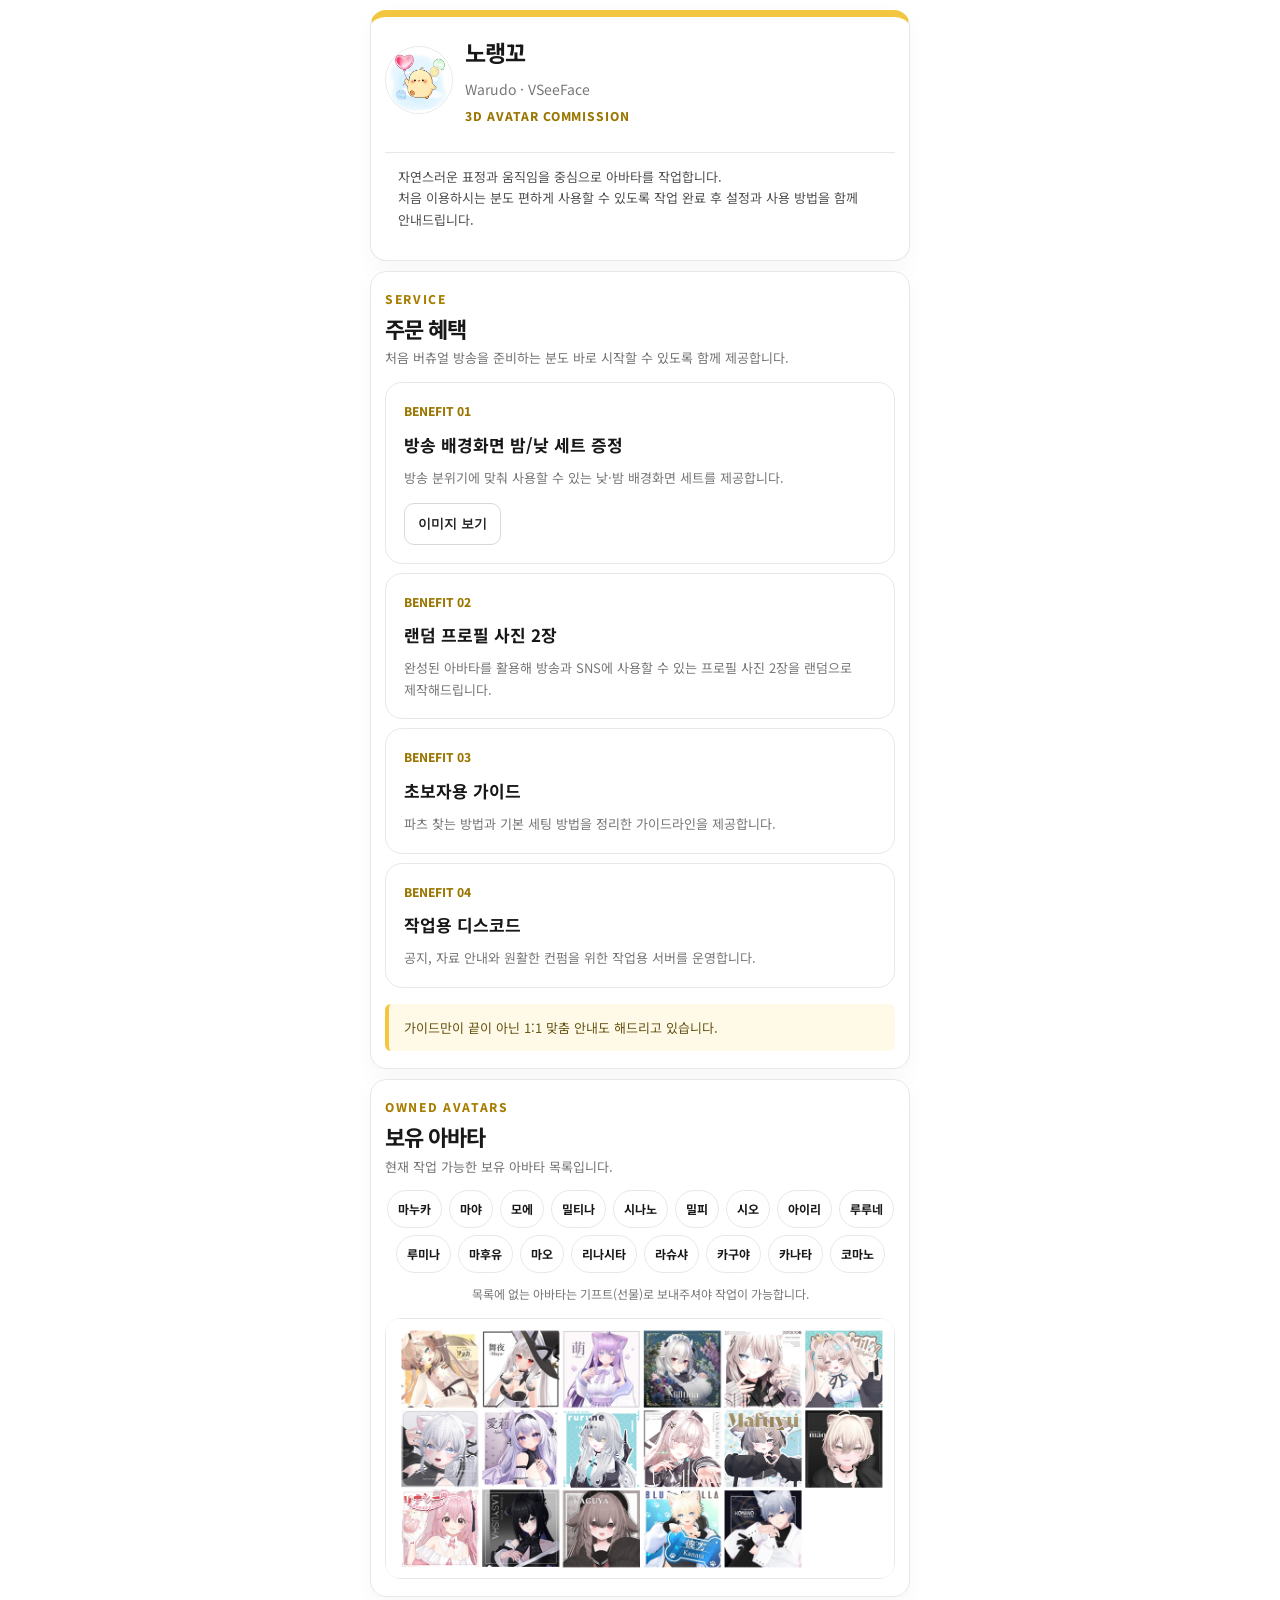
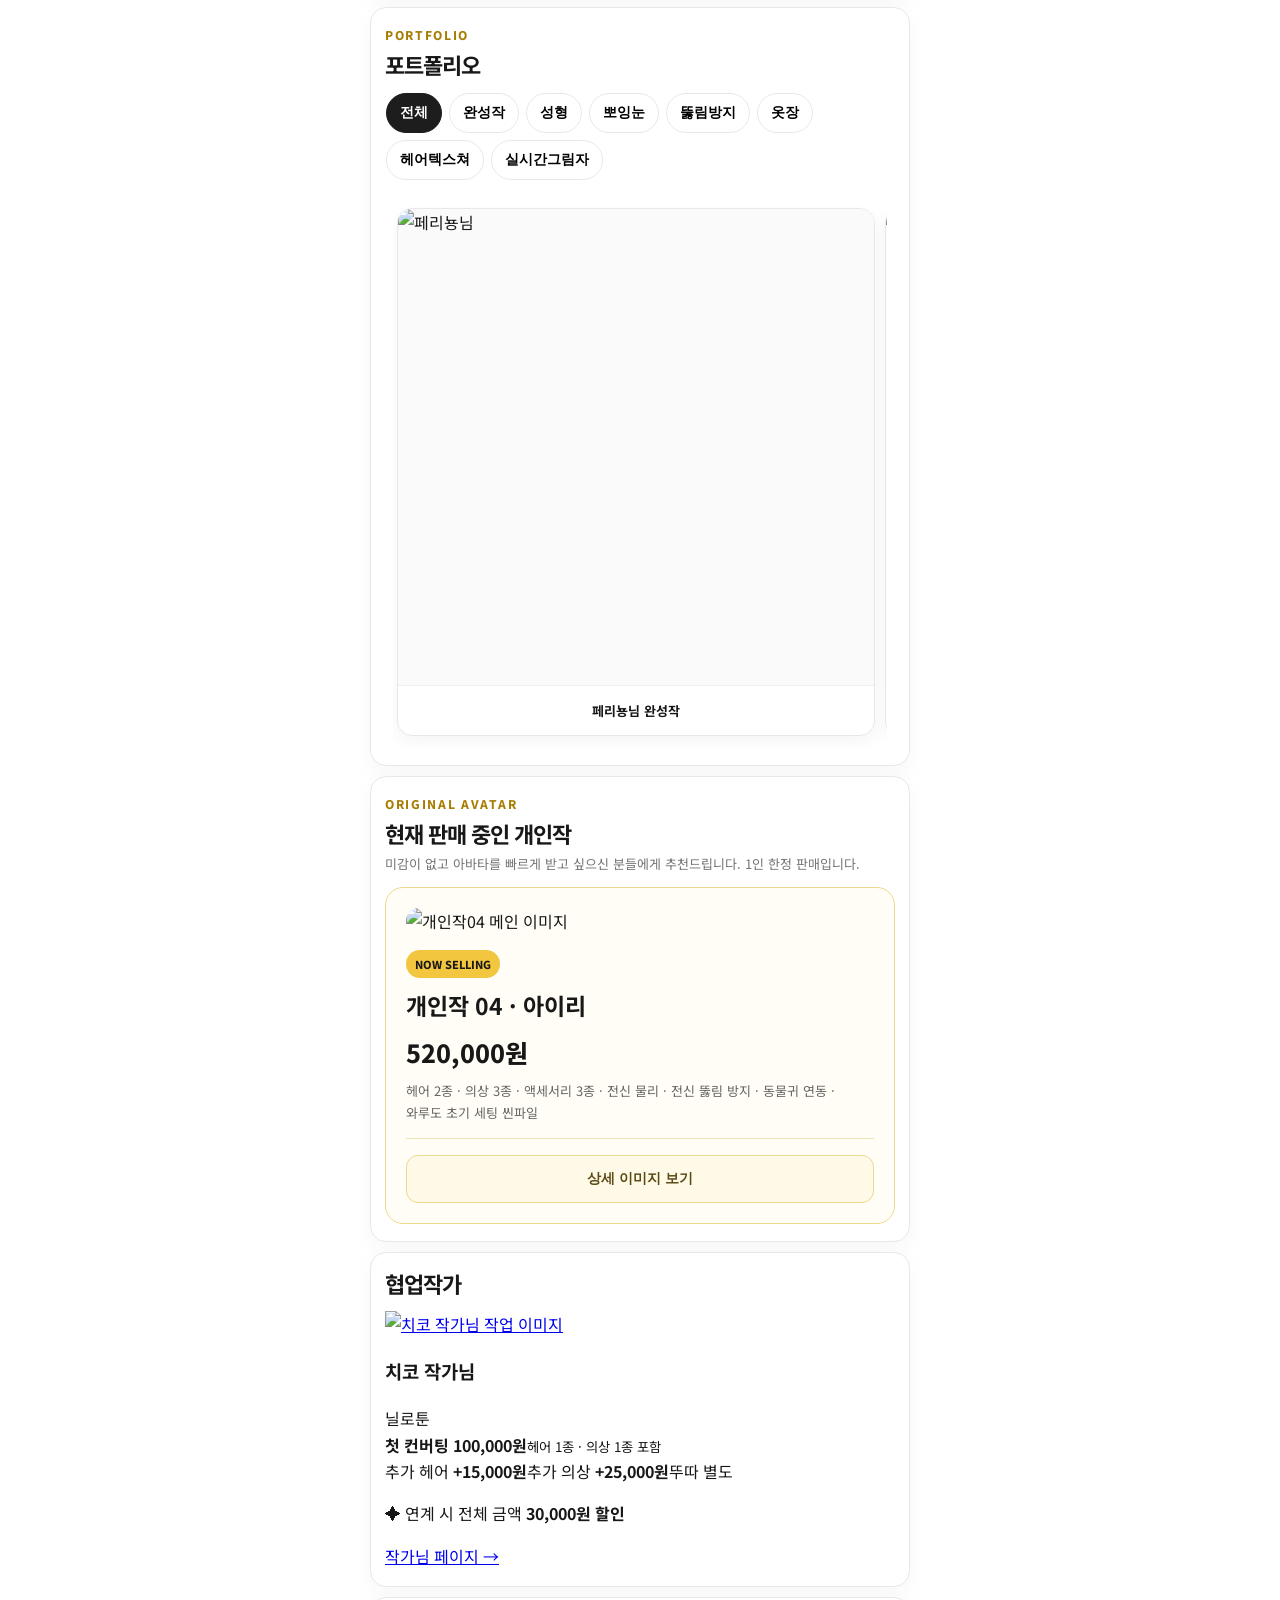
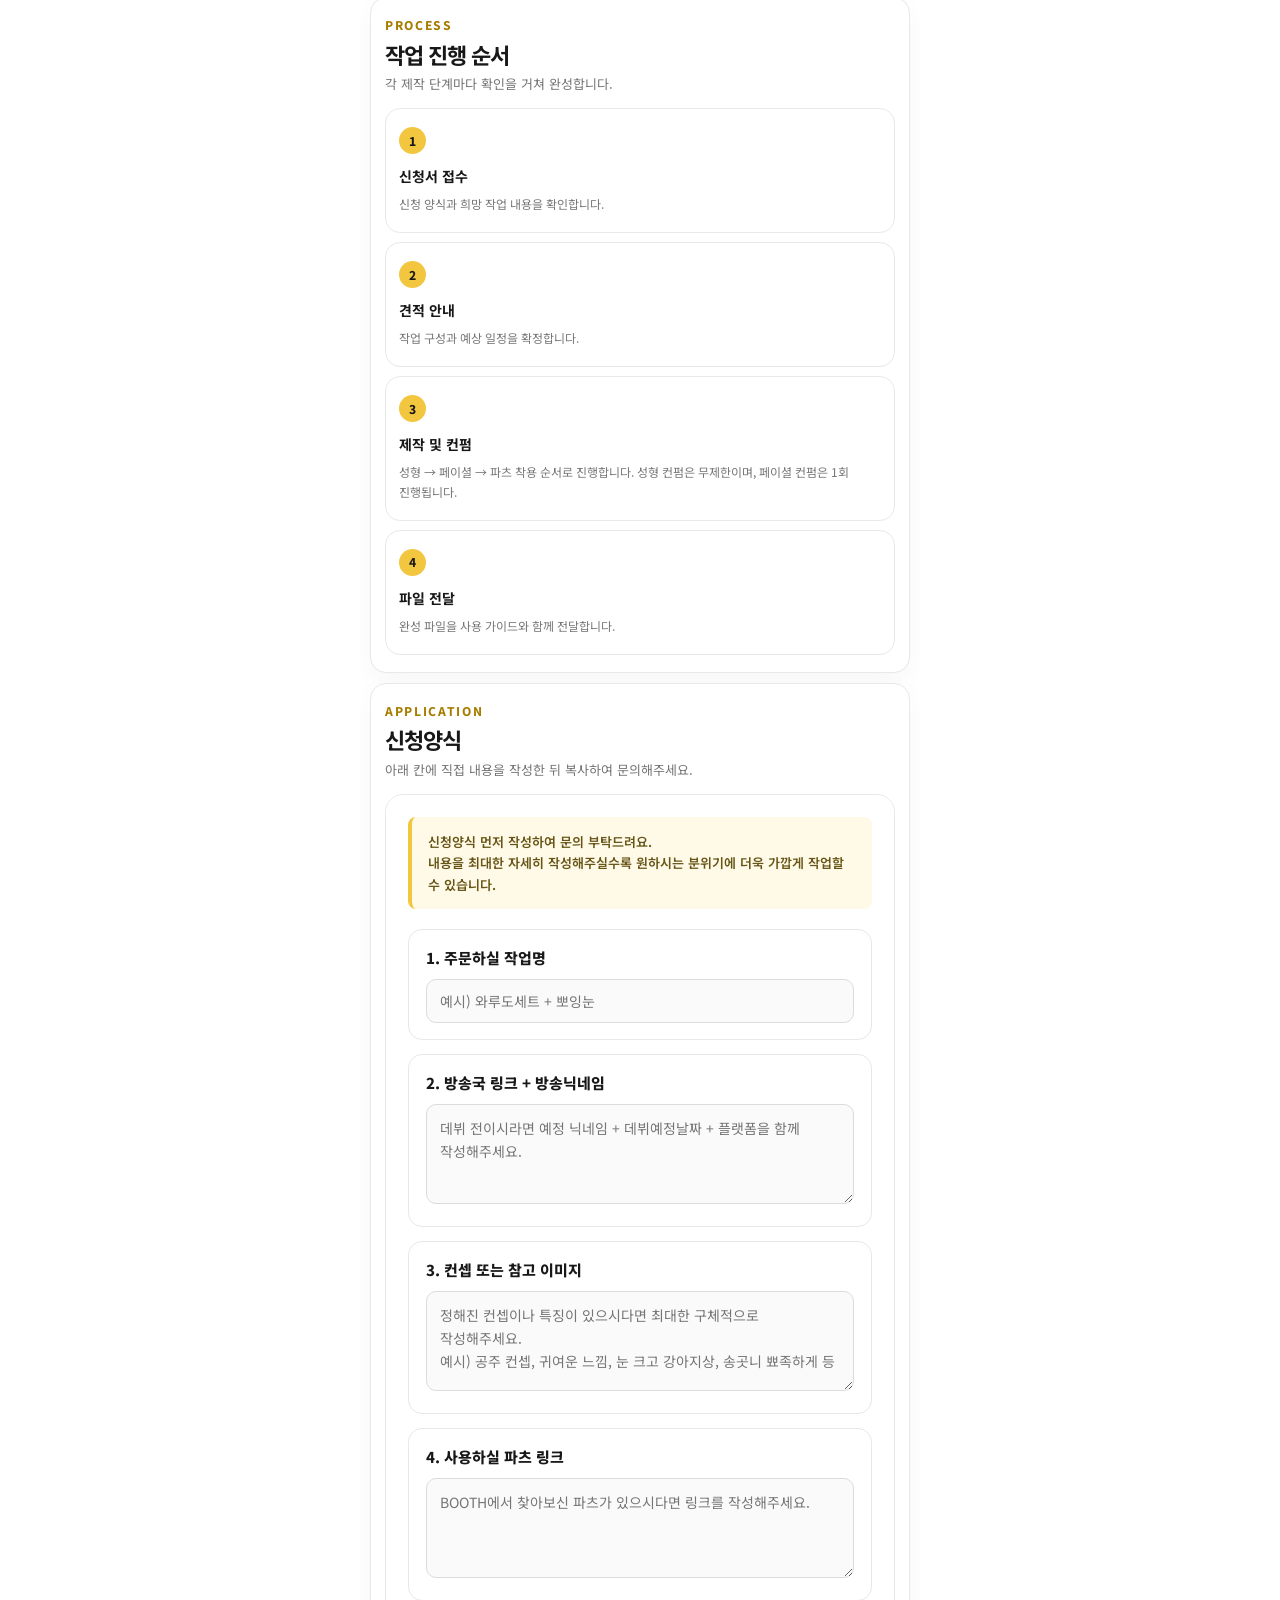
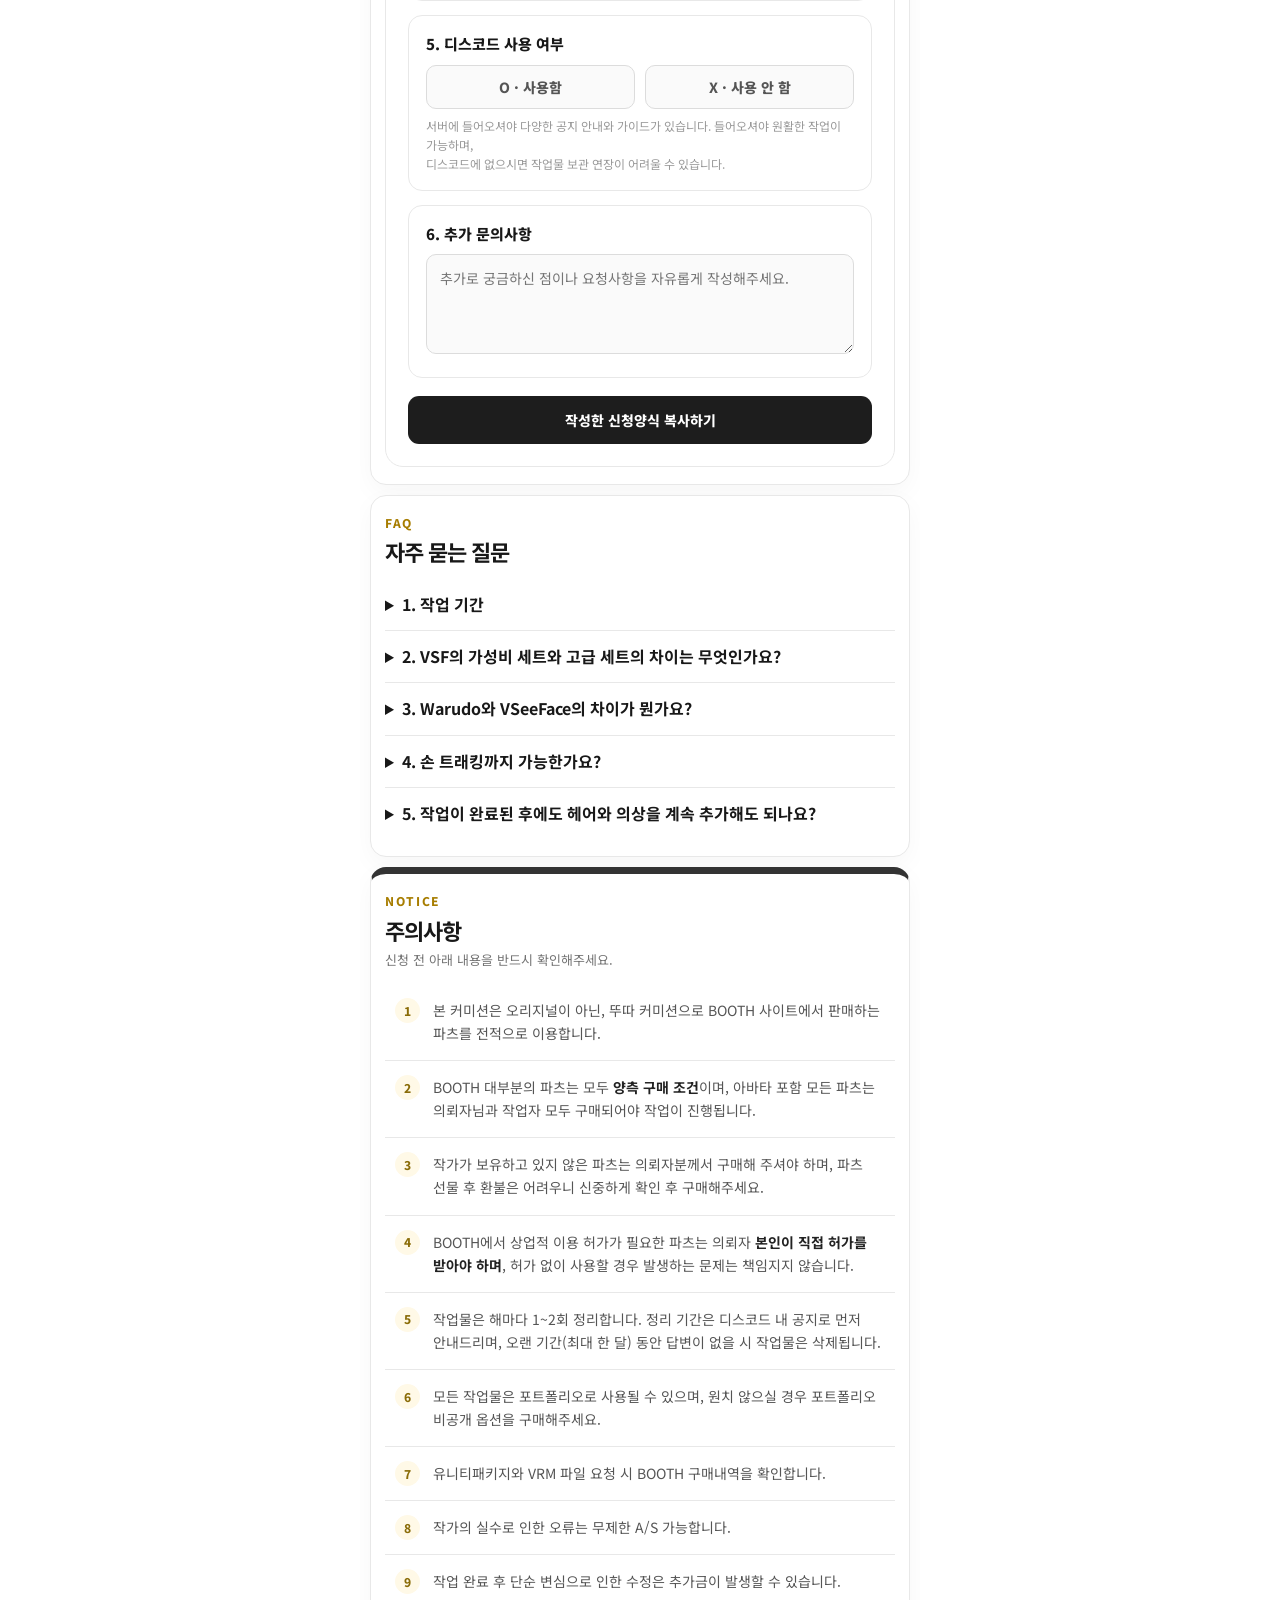
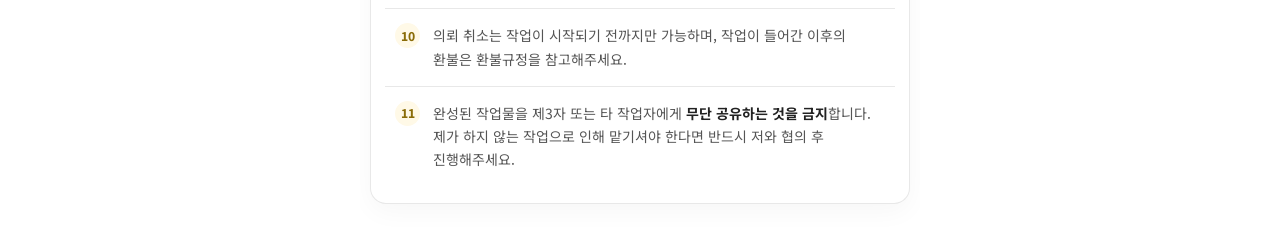
==== commit e041c8ac: "Update mobile.html" ====
--- a/mobile.html
+++ b/mobile.html
@@ -23,7 +23,7 @@
 
 /* 혜택과 진행 순서는 세로로 읽기 쉽게 */
 .mobile-page .benefits,.mobile-page .steps{display:grid!important;grid-template-columns:1fr!important;gap:9px!important;overflow:visible!important}
-.mobile-page .benefit,.mobile-page .step{min-width:0!important;width:100%!important;box-sizing:border-box}
+.mobile-page .benefit,.mobile-page .step{min-width:0!important;width:100%!important;max-width:none!important;flex:none!important;box-sizing:border-box;scroll-snap-align:none!important}
 .mobile-page .preview-btn{min-height:42px}
 
 /* 보유 아바타: 사진은 한 장만 중앙에 전체가 보이도록 */
@@ -440,6 +440,26 @@
     </div>
   </section>
 
+
+  <!-- 협업작가 -->
+  <section id="collaboration" class="card collaborator-section">
+    <div class="section-head collaborator-head">
+      <h2>협업작가</h2>
+    </div>
+
+    <div class="collaborator-card collaborator-card-profile">
+      <a class="collaborator-banner" href="https://artmug.kr/index.php?channel=view&amp;uid=59952" target="_blank" rel="noopener noreferrer" aria-label="치코 작가님 아트머그 페이지 보기">
+        <img src="assets/images/chiko-banner.png" alt="치코 작가님 작업 이미지" loading="lazy" decoding="async">
+      </a>
+      <div class="collaborator-profile-info">
+        <div class="collaborator-name-row"><h3>치코 작가님</h3><span>닐로툰</span></div>
+        <div class="collaborator-main-price"><strong>첫 컨버팅 100,000원</strong><small>헤어 1종 · 의상 1종 포함</small></div>
+        <div class="collaborator-extra"><span>추가 헤어 <b>+15,000원</b></span><span>추가 의상 <b>+25,000원</b></span><span>뚜따 별도</span></div>
+        <div class="collaborator-bottom"><p>✦ 연계 시 전체 금액 <strong>30,000원 할인</strong></p><a href="https://artmug.kr/index.php?channel=view&amp;uid=59952" target="_blank" rel="noopener noreferrer">작가님 페이지 →</a></div>
+      </div>
+    </div>
+  </section>
+
   <section class="card">
     <div class="section-head">
       <div class="kicker">PROCESS</div>
@@ -629,4 +649,4 @@
 
 <script src="script.js" defer></script>
 </body>
-</html>+</html>
--- a/style.css
+++ b/style.css
@@ -1210,3 +1210,28 @@
   }
   .gallery-strip figure{flex-basis:86vw!important}
 }
+
+/* ===== 모바일 작업 진행 순서: 세로 고정 ===== */
+@media (max-width: 768px){
+  body.mobile-page .steps{
+    display:grid !important;
+    grid-template-columns:1fr !important;
+    gap:9px !important;
+    width:100% !important;
+    overflow:visible !important;
+    padding-bottom:0 !important;
+    scroll-snap-type:none !important;
+  }
+
+  body.mobile-page .step{
+    display:block !important;
+    width:100% !important;
+    min-width:0 !important;
+    max-width:none !important;
+    flex:none !important;
+    margin:0 !important;
+    padding:14px 12px !important;
+    box-sizing:border-box !important;
+    scroll-snap-align:none !important;
+  }
+}
